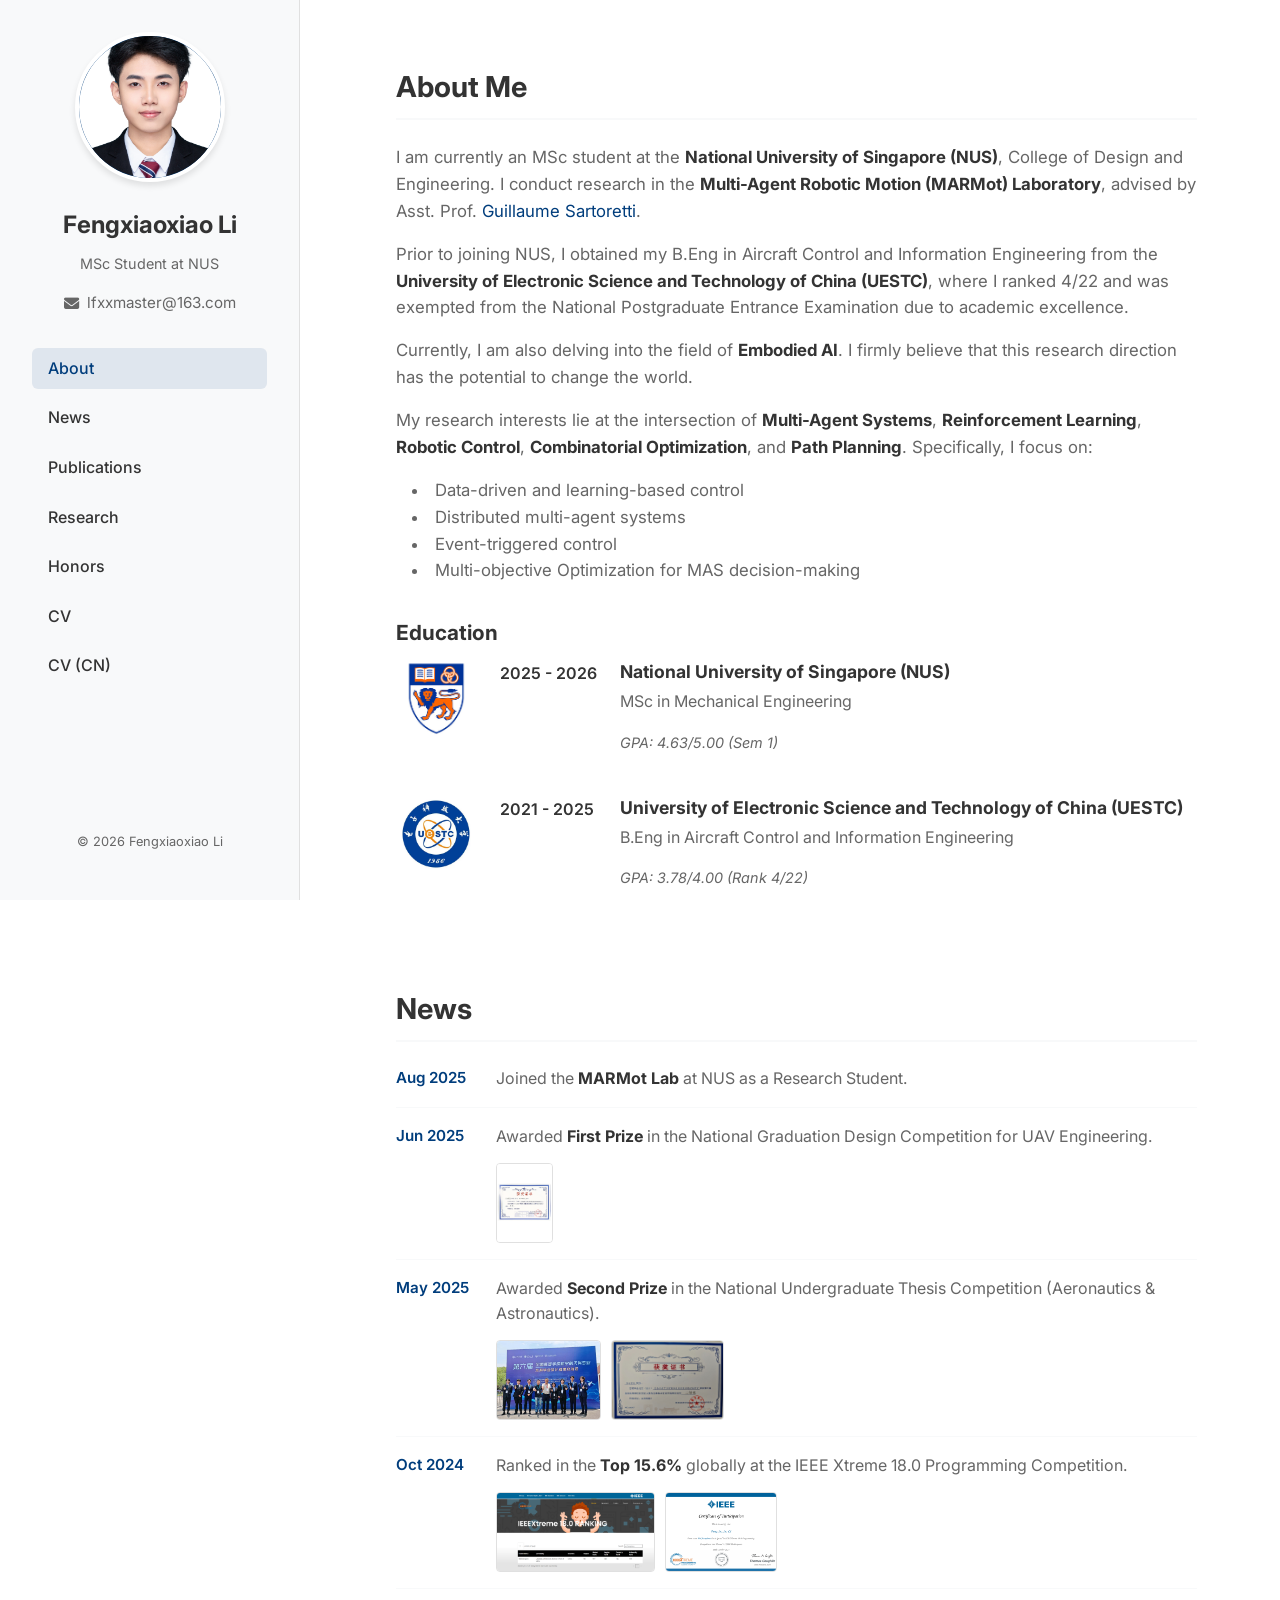
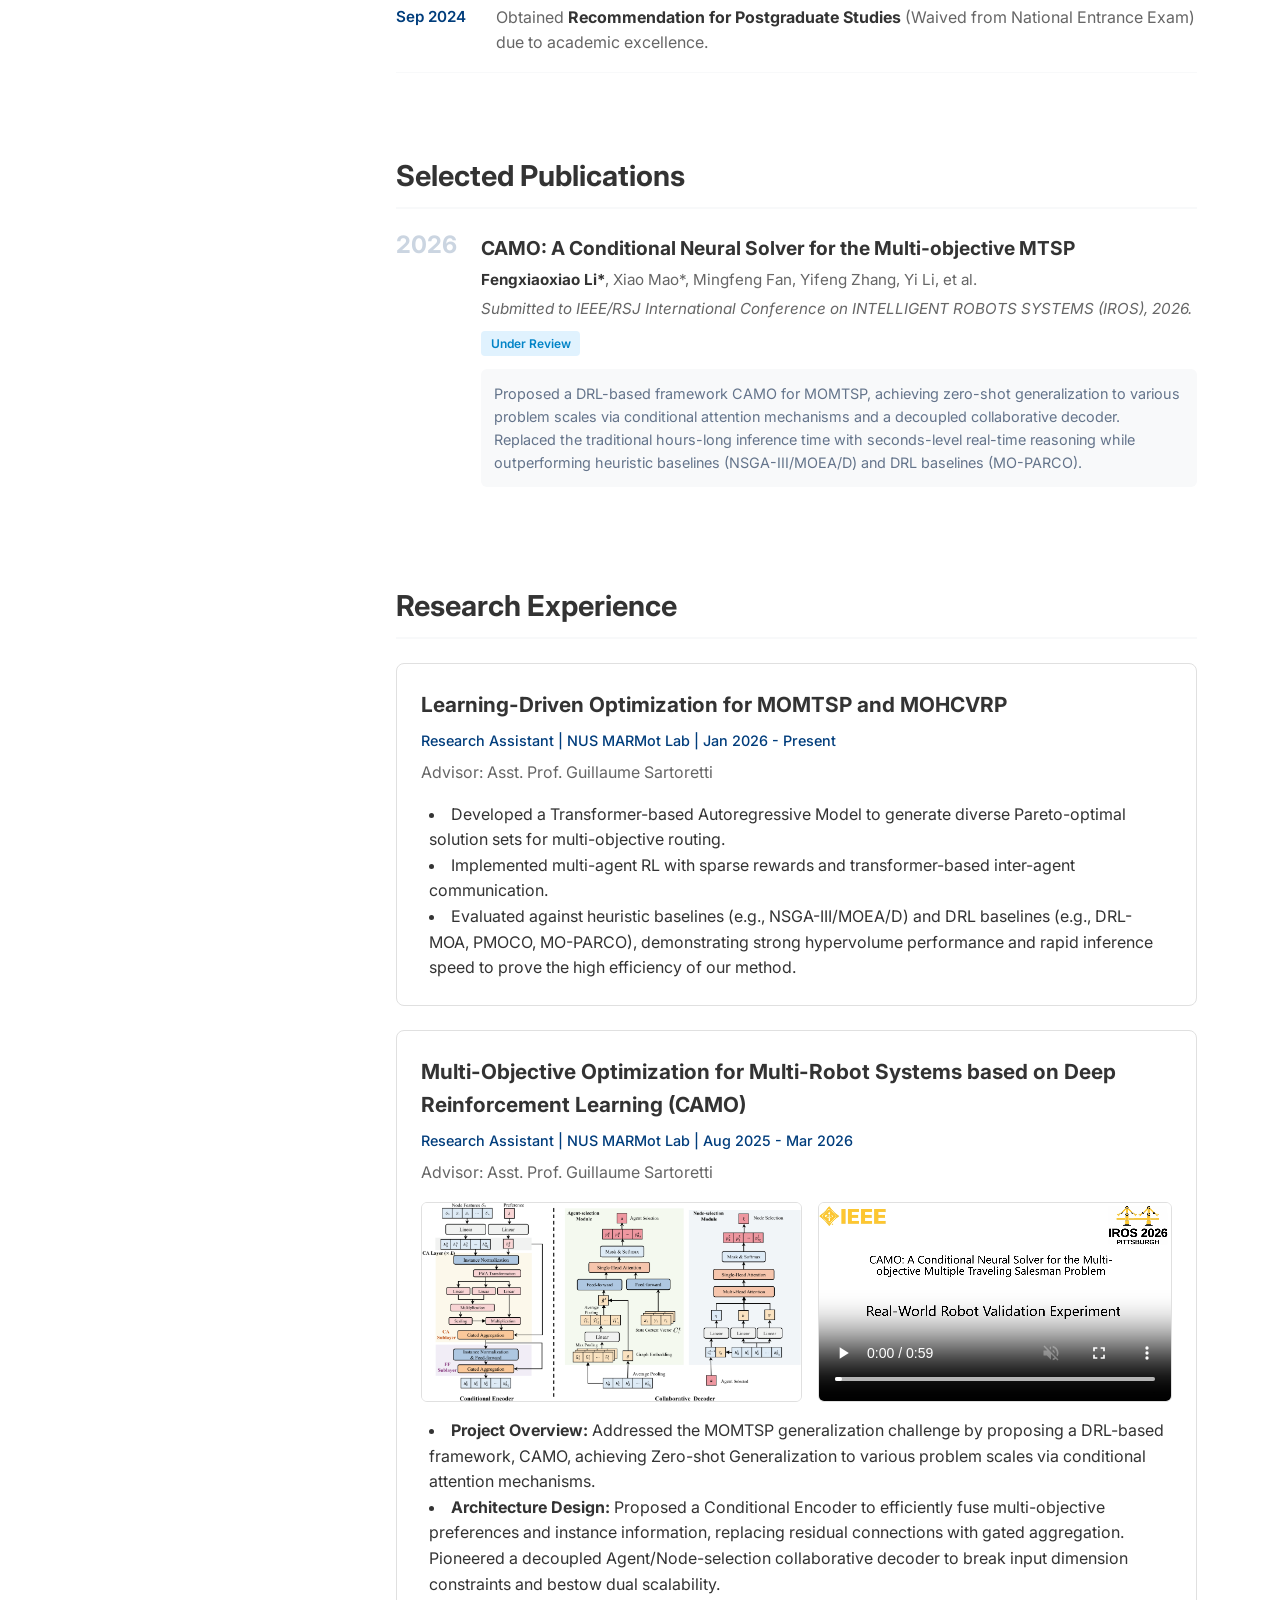
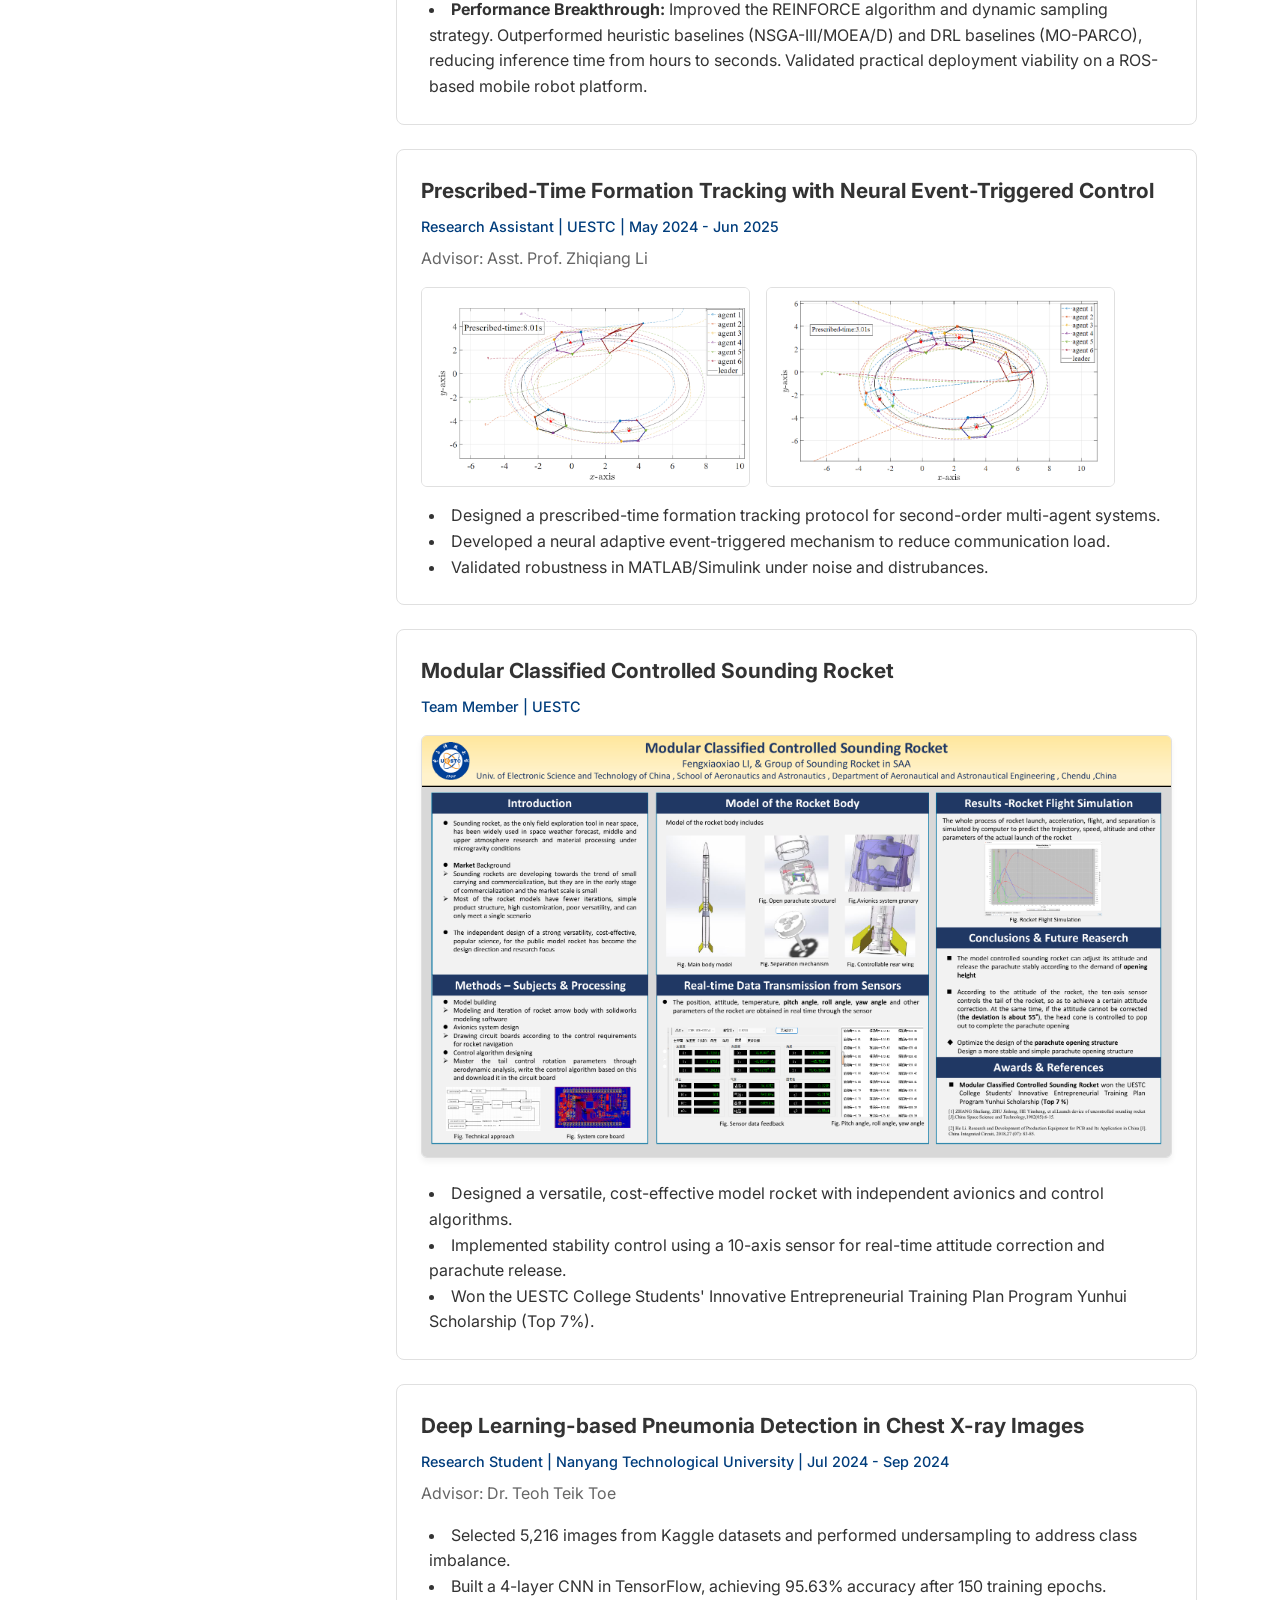
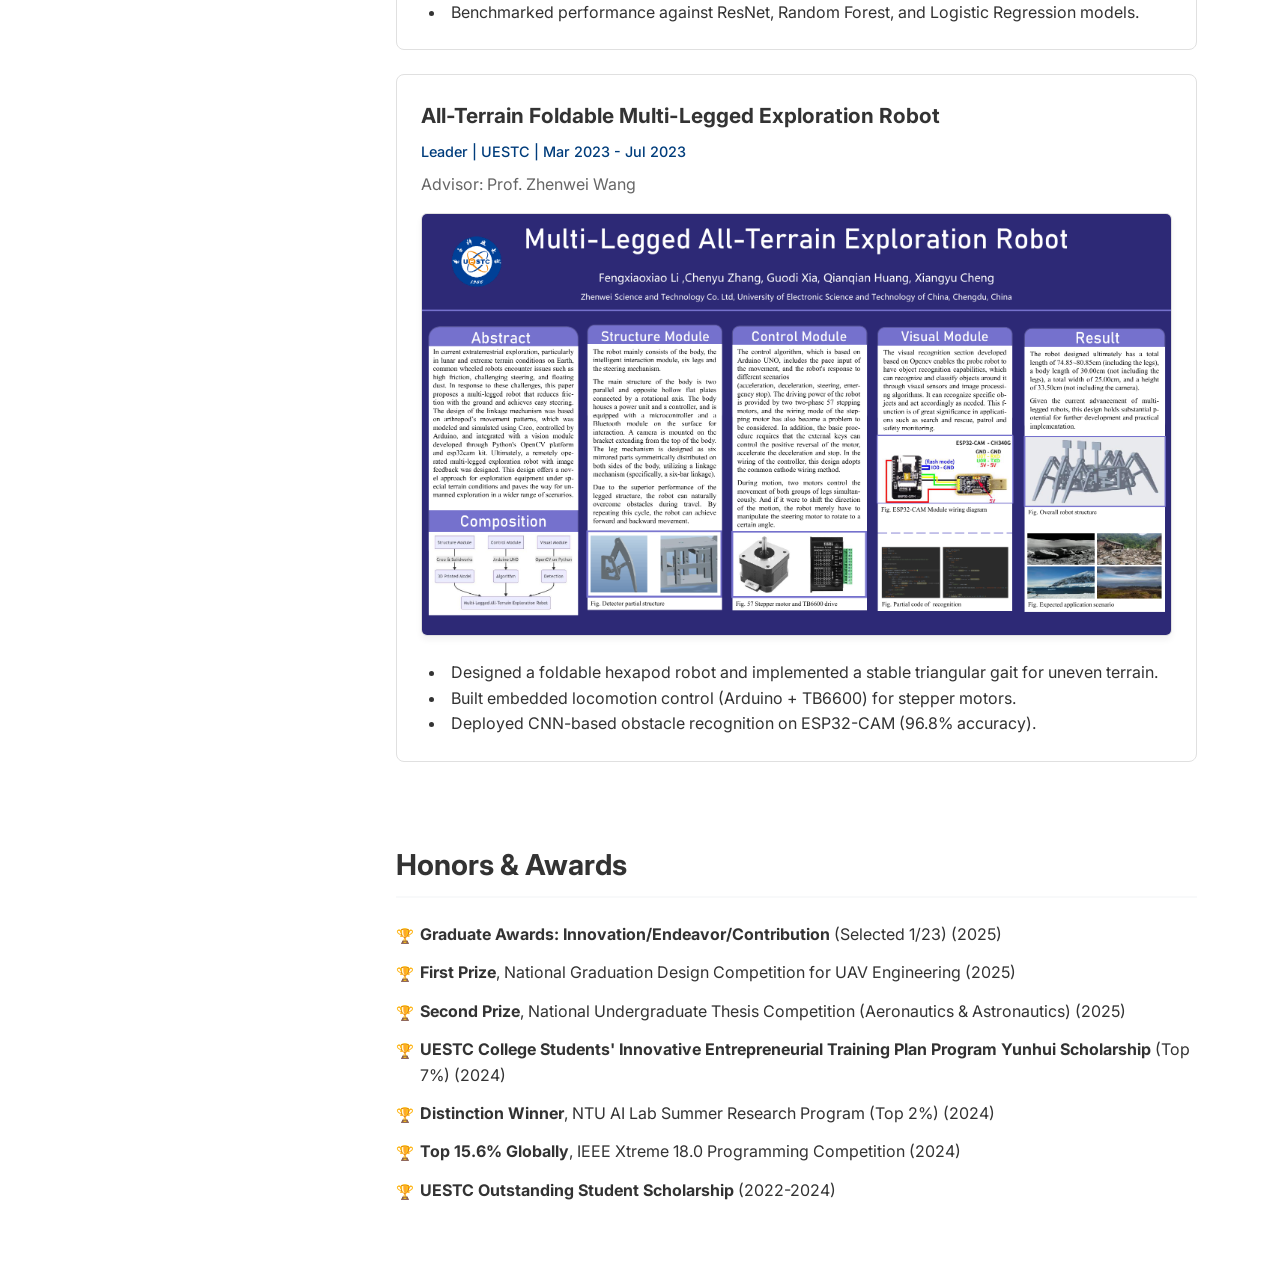
==== index.html @ dfa30456 "Update project details" ====
<!DOCTYPE html>
<html lang="en">

<head>
    <meta charset="UTF-8">
    <meta name="viewport" content="width=device-width, initial-scale=1.0">
    <title>Fengxiaoxiao Li</title>
    <meta name="description"
        content="Academic personal website of Fengxiaoxiao Li, MSc student at NUS, focusing on Multi-Agent Robotics and Learning-based Control.">

    <!-- Fonts -->
    <link rel="preconnect" href="https://fonts.googleapis.com">
    <link rel="preconnect" href="https://fonts.gstatic.com" crossorigin>
    <link
        href="https://fonts.googleapis.com/css2?family=Inter:wght@300;400;500;600;700&family=Playfair+Display:wght@400;700&display=swap"
        rel="stylesheet">

    <!-- Icons -->
    <link rel="stylesheet" href="https://cdnjs.cloudflare.com/ajax/libs/font-awesome/6.4.0/css/all.min.css">

    <link rel="stylesheet" href="css/style.css">
</head>

<body>
    <div class="layout-container">
        <!-- Sidebar Navigation -->
        <aside class="sidebar">
            <div class="profile-section">
                <div class="profile-image-container">
                    <!-- Placeholder for profile image, user can replace later -->
                    <img src="assets/profile.jpg?v=1" alt="Fengxiaoxiao Li" class="profile-image">
                </div>
                <h1 class="name">Fengxiaoxiao Li</h1>
                <p class="role">MSc Student at NUS</p>
                <div class="contact-info">
                    <a href="mailto:lfxxmaster@163.com" class="email-link">
                        <i class="fas fa-envelope"></i> lfxxmaster@163.com
                    </a>
                </div>
            </div>

            <nav class="main-nav">
                <ul>
                    <li><a href="#about" class="active">About</a></li>
                    <li><a href="#news">News</a></li>
                    <li><a href="#publications">Publications</a></li>
                    <li><a href="#research">Research</a></li>
                    <li><a href="#honors">Honors</a></li>
                    <li><a href="assets/Fengxiaoxiao_Li_CV.docx" target="_blank">CV</a></li>
                    <li><a href="assets/Fengxiaoxiao_Li_CV_CN.pdf" target="_blank">CV (CN)</a></li>
                </ul>
            </nav>

            <footer class="sidebar-footer">
                <p>&copy; 2026 Fengxiaoxiao Li</p>
            </footer>
        </aside>

        <!-- Main Content -->
        <main class="main-content">
            <!-- Mobile Header -->
            <header class="mobile-header">
                <div class="mobile-logo">Fengxiaoxiao Li</div>
                <button class="menu-toggle" aria-label="Toggle navigation">
                    <i class="fas fa-bars"></i>
                </button>
            </header>

            <section id="about" class="content-section">
                <h2>About Me</h2>
                <div class="bio-text">
                    <p>
                        I am currently an MSc student at the <strong>National University of Singapore (NUS)</strong>,
                        College of Design and Engineering. I conduct research in the
                        <strong>Multi-Agent Robotic Motion (MARMot) Laboratory</strong>,
                        advised by Asst. Prof. <a href="https://cde.nus.edu.sg/me/staff/sartoretti-guillaume-a/"
                            target="_blank">Guillaume Sartoretti</a>.
                    </p>
                    <p>
                        Prior to joining NUS, I obtained my B.Eng in Aircraft Control and Information Engineering from
                        the
                        <strong>University of Electronic Science and Technology of China (UESTC)</strong>,
                        where I ranked 4/22 and was exempted from the National Postgraduate Entrance Examination due to
                        academic excellence.
                    </p>
                    <p>
                        Currently, I am also delving into the field of <strong>Embodied AI</strong>. I firmly believe that this research direction has the potential to change the world.
                    </p>
                    <p>
                        My research interests lie at the intersection of <strong>Multi-Agent Systems</strong>,
                        <strong>Reinforcement Learning</strong>, <strong>Robotic Control</strong>,
                        <strong>Combinatorial Optimization</strong>, and <strong>Path Planning</strong>.
                        Specifically, I focus on:
                    </p>
                    <ul class="interests-list">
                        <li>Data-driven and learning-based control</li>
                        <li>Distributed multi-agent systems</li>
                        <li>Event-triggered control</li>
                        <li>Multi-objective Optimization for MAS decision-making</li>
                    </ul>
                </div>

                <div class="education-timeline">
                    <h3>Education</h3>
                    <div class="edu-item">
                        <div class="edu-logo">
                            <img src="assets/logo_nus.jpg" alt="NUS Logo">
                        </div>
                        <div class="edu-date">2025 - 2026</div>
                        <div class="edu-details">
                            <h4>National University of Singapore (NUS)</h4>
                            <p>MSc in Mechanical Engineering</p>
                            <p class="gpa">GPA: 4.63/5.00 (Sem 1)</p>
                        </div>
                    </div>
                    <div class="edu-item">
                        <div class="edu-logo">
                            <img src="assets/logo_uestc.webp" alt="UESTC Logo">
                        </div>
                        <div class="edu-date">2021 - 2025</div>
                        <div class="edu-details">
                            <h4>University of Electronic Science and Technology of China (UESTC)</h4>
                            <p>B.Eng in Aircraft Control and Information Engineering</p>
                            <p class="gpa">GPA: 3.78/4.00 (Rank 4/22)</p>
                        </div>
                    </div>
                </div>
            </section>

            <section id="news" class="content-section">
                <h2>News</h2>
                <ul class="news-list">
                    <li>
                        <span class="date">Aug 2025</span>
                        <span class="content">Joined the <strong>MARMot Lab</strong> at NUS as a Research
                            Student.</span>
                    </li>
                    <li>
                        <span class="date">Jun 2025</span>
                        <div class="news-content-wrapper">
                            <span class="content">Awarded <strong>First Prize</strong> in the National Graduation Design
                                Competition for UAV Engineering.</span>
                            <div class="news-images">
                                <img src="assets/uav_award.png" alt="UAV Competition Award"
                                    onclick="window.open(this.src)">
                            </div>
                        </div>
                    </li>
                    <li>
                        <span class="date">May 2025</span>
                        <div class="news-content-wrapper">
                            <span class="content">Awarded <strong>Second Prize</strong> in the National Undergraduate
                                Thesis
                                Competition (Aeronautics & Astronautics).</span>
                            <div class="news-images">
                                <img src="assets/thesis_award_group.png" alt="Thesis Award Group Photo"
                                    onclick="window.open(this.src)">
                                <img src="assets/thesis_award_cert.jpg" alt="Thesis Award Certificate"
                                    onclick="window.open(this.src)">
                            </div>
                        </div>
                    </li>
                    <li>
                        <span class="date">Oct 2024</span>
                        <div class="news-content-wrapper">
                            <span class="content">Ranked in the <strong>Top 15.6%</strong> globally at the IEEE Xtreme
                                18.0
                                Programming Competition.</span>
                            <div class="news-images">
                                <img src="assets/ieee_ranking.png" alt="IEEE Ranking" onclick="window.open(this.src)">
                                <img src="assets/ieee_cert.png" alt="IEEE Certificate" onclick="window.open(this.src)">
                            </div>
                        </div>
                    </li>
                    <li>
                        <span class="date">Sep 2024</span>
                        <span class="content">Obtained <strong>Recommendation for Postgraduate Studies</strong> (Waived
                            from National Entrance Exam) due to academic excellence.</span>
                    </li>
                </ul>
            </section>

            <section id="publications" class="content-section">
                <h2>Selected Publications</h2>
                <div class="publication-item">
                    <div class="pub-year">2026</div>
                    <div class="pub-content">
                        <h3 class="pub-title">CAMO: A Conditional Neural Solver for the Multi-objective MTSP</h3>
                        <p class="pub-authors"><strong>Fengxiaoxiao Li*</strong>, Xiao Mao*, Mingfeng Fan, Yifeng Zhang, Yi Li, et al.
                        </p>
                        <p class="pub-venue"> Submitted to IEEE/RSJ International Conference on INTELLIGENT ROBOTS SYSTEMS (IROS), 2026.</p>
                        <div class="pub-links">
                            <!-- Placeholders for links -->
                            <span class="tag pending">Under Review</span>
                        </div>
                        <p class="pub-abstract">
                            Proposed a DRL-based framework CAMO for MOMTSP, achieving zero-shot generalization to various problem scales via conditional attention mechanisms and a decoupled collaborative decoder. Replaced the traditional hours-long inference time with seconds-level real-time reasoning while outperforming heuristic baselines (NSGA-III/MOEA/D) and DRL baselines (MO-PARCO).
                        </p>
                    </div>
                </div>
            </section>

            <section id="research" class="content-section">
                <h2>Research Experience</h2>

                <div class="project-card">
                    <h3>Learning-Driven Optimization for MOMTSP and MOHCVRP</h3>
                    <p class="project-role">Research Assistant | NUS MARMot Lab | Jan 2026 - Present</p>
                    <p>Advisor: Asst. Prof. Guillaume Sartoretti</p>
                    <ul>
                        <li>Developed a Transformer-based Autoregressive Model to generate diverse Pareto-optimal solution
                            sets for multi-objective routing.</li>
                        <li>Implemented multi-agent RL with sparse rewards and transformer-based inter-agent
                            communication.</li>
                        <li>Evaluated against heuristic baselines (e.g., NSGA-III/MOEA/D) and DRL baselines (e.g., DRL-MOA, PMOCO, MO-PARCO), demonstrating strong hypervolume performance and rapid inference speed to prove the high efficiency of our method.</li>
                    </ul>
                </div>

                <div class="project-card">
                    <h3>Multi-Objective Optimization for Multi-Robot Systems based on Deep Reinforcement Learning (CAMO)</h3>
                    <p class="project-role">Research Assistant | NUS MARMot Lab | Aug 2025 - Mar 2026</p>
                    <p>Advisor: Asst. Prof. Guillaume Sartoretti</p>
                    <div class="project-images">
                        <img src="assets/images/project_camo.png" alt="CAMO Project IROS Paper Figure" class="project-img" onclick="window.open(this.src)">
                        <video src="assets/Robot_Validation_IROS_Video.mp4" class="project-img" controls autoplay loop muted></video>
                    </div>
                    <ul>
                        <li><strong>Project Overview:</strong> Addressed the MOMTSP generalization challenge by proposing a DRL-based framework, CAMO, achieving Zero-shot Generalization to various problem scales via conditional attention mechanisms.</li>
                        <li><strong>Architecture Design:</strong> Proposed a Conditional Encoder to efficiently fuse multi-objective preferences and instance information, replacing residual connections with gated aggregation. Pioneered a decoupled Agent/Node-selection collaborative decoder to break input dimension constraints and bestow dual scalability.</li>
                        <li><strong>Performance Breakthrough:</strong> Improved the REINFORCE algorithm and dynamic sampling strategy. Outperformed heuristic baselines (NSGA-III/MOEA/D) and DRL baselines (MO-PARCO), reducing inference time from hours to seconds. Validated practical deployment viability on a ROS-based mobile robot platform.</li>
                    </ul>
                </div>

                <div class="project-card">
                    <h3>Prescribed-Time Formation Tracking with Neural Event-Triggered Control</h3>
                    <p class="project-role">Research Assistant | UESTC | May 2024 - Jun 2025</p>
                    <p>Advisor: Asst. Prof. Zhiqiang Li</p>
                    <div class="project-images">
                        <img src="assets/project_formation_1.png" alt="Formation Tracking Diagram 1"
                            class="project-img">
                        <img src="assets/project_formation_2.png" alt="Formation Tracking Diagram 2"
                            class="project-img">
                    </div>
                    <ul>
                        <li>Designed a prescribed-time formation tracking protocol for second-order multi-agent systems.
                        </li>
                        <li>Developed a neural adaptive event-triggered mechanism to reduce communication load.</li>
                        <li>Validated robustness in MATLAB/Simulink under noise and distrubances.</li>
                    </ul>
                </div>

                <div class="project-card">
                    <h3>Modular Classified Controlled Sounding Rocket</h3>
                    <p class="project-role">Team Member | UESTC</p>
                    <div class="project-poster-container">
                        <img src="assets/rocket_poster_full.png" alt="Rocket Project Poster" class="project-poster"
                            onclick="window.open(this.src)">
                    </div>
                    <ul>
                        <li>Designed a versatile, cost-effective model rocket with independent avionics and control
                            algorithms.</li>
                        <li>Implemented stability control using a 10-axis sensor for real-time attitude correction and
                            parachute release.</li>
                        <li>Won the UESTC College Students' Innovative Entrepreneurial Training Plan Program Yunhui
                            Scholarship (Top 7%).</li>
                    </ul>
                </div>

                <div class="project-card">
                    <h3>Deep Learning-based Pneumonia Detection in Chest X-ray Images</h3>
                    <p class="project-role">Research Student | Nanyang Technological University | Jul 2024 - Sep 2024
                    </p>
                    <p>Advisor: Dr. Teoh Teik Toe</p>
                    <ul>
                        <li>Selected 5,216 images from Kaggle datasets and performed undersampling to address class
                            imbalance.</li>
                        <li>Built a 4-layer CNN in TensorFlow, achieving 95.63% accuracy after 150 training epochs.</li>
                        <li>Benchmarked performance against ResNet, Random Forest, and Logistic Regression models.</li>
                    </ul>
                </div>

                <div class="project-card">
                    <h3>All-Terrain Foldable Multi-Legged Exploration Robot</h3>
                    <p class="project-role">Leader | UESTC | Mar 2023 - Jul 2023</p>
                    <p>Advisor: Prof. Zhenwei Wang</p>
                    <div class="project-poster-container">
                        <img src="assets/hexapod_poster_full.png" alt="Hexapod Project Poster" class="project-poster"
                            onclick="window.open(this.src)">
                    </div>
                    <ul>
                        <li>Designed a foldable hexapod robot and implemented a stable triangular gait for uneven
                            terrain.</li>
                        <li>Built embedded locomotion control (Arduino + TB6600) for stepper motors.</li>
                        <li>Deployed CNN-based obstacle recognition on ESP32-CAM (96.8% accuracy).</li>
                    </ul>
                </div>
            </section>

            <section id="honors" class="content-section">
                <h2>Honors & Awards</h2>
                <ul class="honors-list">
                    <li><strong>Graduate Awards: Innovation/Endeavor/Contribution</strong> (Selected 1/23) (2025)</li>
                    <li><strong>First Prize</strong>, National Graduation Design Competition for UAV Engineering (2025)
                    </li>
                    <li><strong>Second Prize</strong>, National Undergraduate Thesis Competition (Aeronautics &
                        Astronautics) (2025)</li>
                    <li><strong>UESTC College Students' Innovative Entrepreneurial Training Plan Program Yunhui Scholarship</strong> (Top 7%) (2024)</li>
                    <li><strong>Distinction Winner</strong>, NTU AI Lab Summer Research Program (Top 2%) (2024)</li>
                    <li><strong>Top 15.6% Globally</strong>, IEEE Xtreme 18.0 Programming Competition (2024)</li>
                    <li><strong>UESTC Outstanding Student Scholarship</strong> (2022-2024)</li>
                </ul>
            </section>
        </main>
    </div>

    <script src="js/main.js"></script>
</body>

</html>
---- css/style.css ----
/* CSS Variables */
:root {
    --primary-color: #003D7C;
    /* Academic Blue */
    --text-color: #333333;
    --text-light: #666666;
    --bg-color: #ffffff;
    --bg-alt: #f8f9fa;
    --border-color: #e0e0e0;
    --sidebar-width: 300px;
    --font-main: 'Inter', sans-serif;
    --font-heading: 'Inter', sans-serif;
    /* Can switch to Playfair for more serif look if needed */
    --transition: all 0.3s ease;
}

/* Global Reset */
* {
    margin: 0;
    padding: 0;
    box-sizing: border-box;
}

html {
    scroll-behavior: smooth;
}

body {
    font-family: var(--font-main);
    color: var(--text-color);
    line-height: 1.6;
    background-color: var(--bg-color);
}

a {
    text-decoration: none;
    color: var(--primary-color);
    transition: var(--transition);
}

a:hover {
    text-decoration: underline;
    opacity: 0.8;
}

ul {
    list-style: none;
}

/* Layout */
.layout-container {
    display: flex;
    min-height: 100vh;
}

/* Sidebar */
.sidebar {
    width: var(--sidebar-width);
    height: 100vh;
    position: fixed;
    top: 0;
    left: 0;
    background-color: var(--bg-alt);
    border-right: 1px solid var(--border-color);
    padding: 2rem;
    display: flex;
    flex-direction: column;
    z-index: 1000;
}

.profile-section {
    margin-bottom: 2rem;
    text-align: center;
}

.profile-image-container {
    width: 150px;
    height: 150px;
    margin: 0 auto 1.5rem;
    border-radius: 50%;
    overflow: hidden;
    background-color: var(--primary-color);
    display: flex;
    align-items: center;
    justify-content: center;
    color: white;
    font-size: 2.5rem;
    font-weight: 700;
    border: 4px solid white;
    box-shadow: 0 4px 6px rgba(0, 0, 0, 0.1);
}

.profile-image {
    width: 100%;
    height: 100%;
    object-fit: cover;
}

.profile-placeholder {
    width: 100%;
    height: 100%;
    display: flex;
    align-items: center;
    justify-content: center;
}

.name {
    font-size: 1.5rem;
    font-weight: 700;
    margin-bottom: 0.5rem;
    color: var(--text-color);
}

.role {
    font-size: 0.9rem;
    color: var(--text-light);
    margin-bottom: 1rem;
}

.social-links {
    display: flex;
    justify-content: center;
    gap: 1rem;
}

.social-links a {
    color: var(--text-light);
    font-size: 1.2rem;
}

.social-links a:hover {
    color: var(--primary-color);
}

.main-nav {
    flex: 1;
}

.main-nav ul li {
    margin-bottom: 0.5rem;
}

.main-nav a {
    display: block;
    padding: 0.5rem 1rem;
    border-radius: 6px;
    color: var(--text-color);
    font-weight: 500;
}

.main-nav a:hover,
.main-nav a.active {
    background-color: rgba(0, 61, 124, 0.1);
    /* transparent primary */
    color: var(--primary-color);
    text-decoration: none;
}

.sidebar-footer {
    font-size: 0.8rem;
    color: var(--text-light);
    text-align: center;
    margin-top: auto;
}

/* Main Content */
.main-content {
    margin-left: var(--sidebar-width);
    padding: 4rem 6rem;
    flex: 1;
    max-width: 1000px;
}

.content-section {
    margin-bottom: 5rem;
}

.content-section:last-child {
    margin-bottom: 0;
}

h2 {
    font-size: 1.8rem;
    margin-bottom: 1.5rem;
    padding-bottom: 0.5rem;
    border-bottom: 2px solid var(--bg-alt);
    color: var(--text-color);
}

h3 {
    font-size: 1.3rem;
    margin-bottom: 0.5rem;
    color: var(--text-color);
}

p {
    margin-bottom: 1rem;
    color: var(--text-light);
}

strong {
    color: var(--text-color);
}

/* About Section */
.bio-text {
    font-size: 1.05rem;
    margin-bottom: 2rem;
}

.interests-list {
    list-style: disc inside;
    margin-left: 1rem;
    margin-top: 1rem;
    color: var(--text-light);
}

.interest-list li {
    margin-bottom: 0.5rem;
}

.education-timeline {
    margin-top: 2rem;
}

.edu-item {
    display: flex;
    margin-bottom: 1.5rem;
}

.edu-date {
    min-width: 120px;
    font-weight: 600;
    color: var(--text-color);
    padding-top: 0.2rem;
}

.edu-details h4 {
    font-size: 1.1rem;
    margin-bottom: 0.2rem;
}

.gpa {
    font-size: 0.9rem;
    font-style: italic;
}

/* News Section */
.news-list li {
    display: flex;
    margin-bottom: 1rem;
    border-bottom: 1px solid var(--bg-alt);
    padding-bottom: 1rem;
}

.news-list .date {
    min-width: 100px;
    font-weight: 600;
    color: var(--primary-color);
    font-size: 0.95rem;
}

.news-list .content {
    color: var(--text-light);
}

/* Publications Section */
.publication-item {
    display: flex;
    margin-bottom: 2rem;
}

.pub-year {
    min-width: 60px;
    font-size: 1.5rem;
    font-weight: 700;
    color: var(--bg-alt);
    /* Subtle year in background style if wanted, but stuck to clean for now */
    color: #cbd5e1;
    margin-right: 1.5rem;
    text-align: center;
    line-height: 1;
}

.pub-content {
    flex: 1;
}

.pub-title {
    font-size: 1.2rem;
    margin-bottom: 0.3rem;
    color: var(--text-color);
}

.pub-authors {
    margin-bottom: 0.3rem;
    font-size: 0.95rem;
}

.pub-venue {
    font-style: italic;
    margin-bottom: 0.5rem;
    font-size: 0.95rem;
}

.tag {
    display: inline-block;
    padding: 0.2rem 0.6rem;
    border-radius: 4px;
    font-size: 0.75rem;
    font-weight: 600;
    margin-right: 0.5rem;
}

.tag.pending {
    background-color: #e0f2fe;
    color: #0284c7;
}

.pub-abstract {
    margin-top: 0.8rem;
    font-size: 0.9rem;
    color: #64748b;
    background: var(--bg-alt);
    padding: 0.8rem;
    border-radius: 6px;
}

/* Research/Projects */
.project-card {
    background-color: white;
    border: 1px solid var(--border-color);
    border-radius: 8px;
    padding: 1.5rem;
    margin-bottom: 1.5rem;
    transition: var(--transition);
}

.project-card:hover {
    border-color: var(--primary-color);
    box-shadow: 0 4px 12px rgba(0, 0, 0, 0.05);
    transform: translateY(-2px);
}

.project-role {
    font-size: 0.9rem;
    color: var(--primary-color);
    font-weight: 500;
    margin-bottom: 0.5rem;
}

.project-card ul {
    list-style: disc inside;
    margin-left: 0.5rem;
    margin-top: 1rem;
}

/* Honors */
.honors-list li {
    margin-bottom: 0.8rem;
    padding-left: 1.5rem;
    position: relative;
}

.honors-list li::before {
    content: "🏆";
    position: absolute;
    left: 0;
    top: 2px;
    font-size: 0.9rem;
}

/* Mobile styles */
.mobile-header {
    display: none;
    background-color: white;
    padding: 1rem;
    position: sticky;
    top: 0;
    z-index: 100;
    border-bottom: 1px solid var(--border-color);
    justify-content: space-between;
    align-items: center;
}

.mobile-logo {
    font-weight: 700;
    font-size: 1.2rem;
}

.menu-toggle {
    background: none;
    border: none;
    font-size: 1.5rem;
    cursor: pointer;
    color: var(--text-color);
}

/* Responsive */
@media (max-width: 900px) {
    .main-content {
        margin-left: 0;
        padding: 2rem;
    }

    .sidebar {
        transform: translateX(-100%);
        transition: transform 0.3s ease;
        width: 280px;
        box-shadow: 2px 0 10px rgba(0, 0, 0, 0.1);
    }

    .sidebar.active {
        transform: translateX(0);
    }

    .mobile-header {
        display: flex;
    }
}

@media (max-width: 600px) {
    .main-content {
        padding: 1.5rem;
    }

    .news-list li {
        flex-direction: column;
    }

    .news-list .date {
        margin-bottom: 0.2rem;
    }

    .edu-item {
        flex-direction: column;
    }

    .edu-date {
        margin-bottom: 0.2rem;
        font-size: 0.9rem;
    }

    .publication-item {
        flex-direction: column;
    }

    .pub-year {
        text-align: left;
        margin-bottom: 0.5rem;
    }
}

/* Project Images */
.project-images {
    display: flex;
    gap: 1rem;
    margin: 1rem 0;
    overflow-x: auto;
}

.project-img {
    max-height: 200px;
    border-radius: 6px;
    border: 1px solid var(--border-color);
    transition: all 0.3s ease;
}

.project-img:hover {
    transform: scale(1.02);
    box-shadow: 0 4px 8px rgba(0, 0, 0, 0.1);
}


/* Project Posters */
.project-poster-container {
    margin: 1rem 0;
    text-align: center;
}

.project-poster {
    width: 100%;
    max-height: 500px;
    object-fit: contain;
    border-radius: 6px;
    border: 1px solid var(--border-color);
    box-shadow: 0 4px 6px rgba(0, 0, 0, 0.05);
    background-color: #f8f9fa;
    cursor: pointer;
    transition: transform 0.3s ease;
}

.project-poster:hover {
    transform: scale(1.01);
}


/* Contact Info */
.contact-info {
    margin-top: 0.5rem;
    display: flex;
    justify-content: center;
}

.email-link {
    color: var(--text-light);
    font-size: 0.95rem;
    display: flex;
    align-items: center;
    gap: 0.5rem;
}

.email-link:hover {
    color: var(--primary-color);
}


/* Education Logos */
.edu-logo {
    width: 80px;
    height: 80px;
    margin-right: 1.5rem;
    flex-shrink: 0;
    display: flex;
    align-items: center;
    justify-content: center;
}

.edu-logo img {
    max-width: 100%;
    max-height: 100%;
    object-fit: contain;
}

/* News Images */
.news-content-wrapper {
    display: flex;
    flex-direction: column;
    gap: 0.5rem;
}

.news-images {
    display: flex;
    gap: 10px;
    margin-top: 5px;
}

.news-images img {
    height: 80px;
    /* Small thumbnail height */
    border-radius: 4px;
    border: 1px solid var(--border-color);
    cursor: pointer;
    transition: transform 0.2s;
}

.news-images img:hover {
    transform: scale(1.05);
}

/* Language Switch */
.lang-switch {
    margin-top: 1rem;
    display: flex;
    justify-content: center;
}

.btn-lang {
    background: transparent;
    border: 1px solid var(--border-color);
    padding: 0.3rem 0.8rem;
    border-radius: 4px;
    cursor: pointer;
    font-size: 0.9rem;
    color: var(--text-color);
    transition: var(--transition);
}

.btn-lang:hover {
    background-color: var(--primary-color);
    color: white;
    border-color: var(--primary-color);
}

/* Project Image Scroll */
.project-images-scroll {
    display: flex;
    gap: 1rem;
    overflow-x: auto;
    padding-bottom: 0.5rem;
    margin-bottom: 1rem;
    scrollbar-width: thin;
    scrollbar-color: var(--border-color) transparent;
}

.project-images-scroll::-webkit-scrollbar {
    height: 6px;
}

.project-images-scroll::-webkit-scrollbar-thumb {
    background-color: var(--border-color);
    border-radius: 3px;
}

.project-images-scroll img {
    height: 180px;
    object-fit: cover;
    border-radius: 6px;
    cursor: pointer;
    transition: transform 0.2s;
    flex-shrink: 0;
    border: 1px solid var(--border-color);
}

.project-images-scroll img:hover {
    transform: scale(1.02);
}
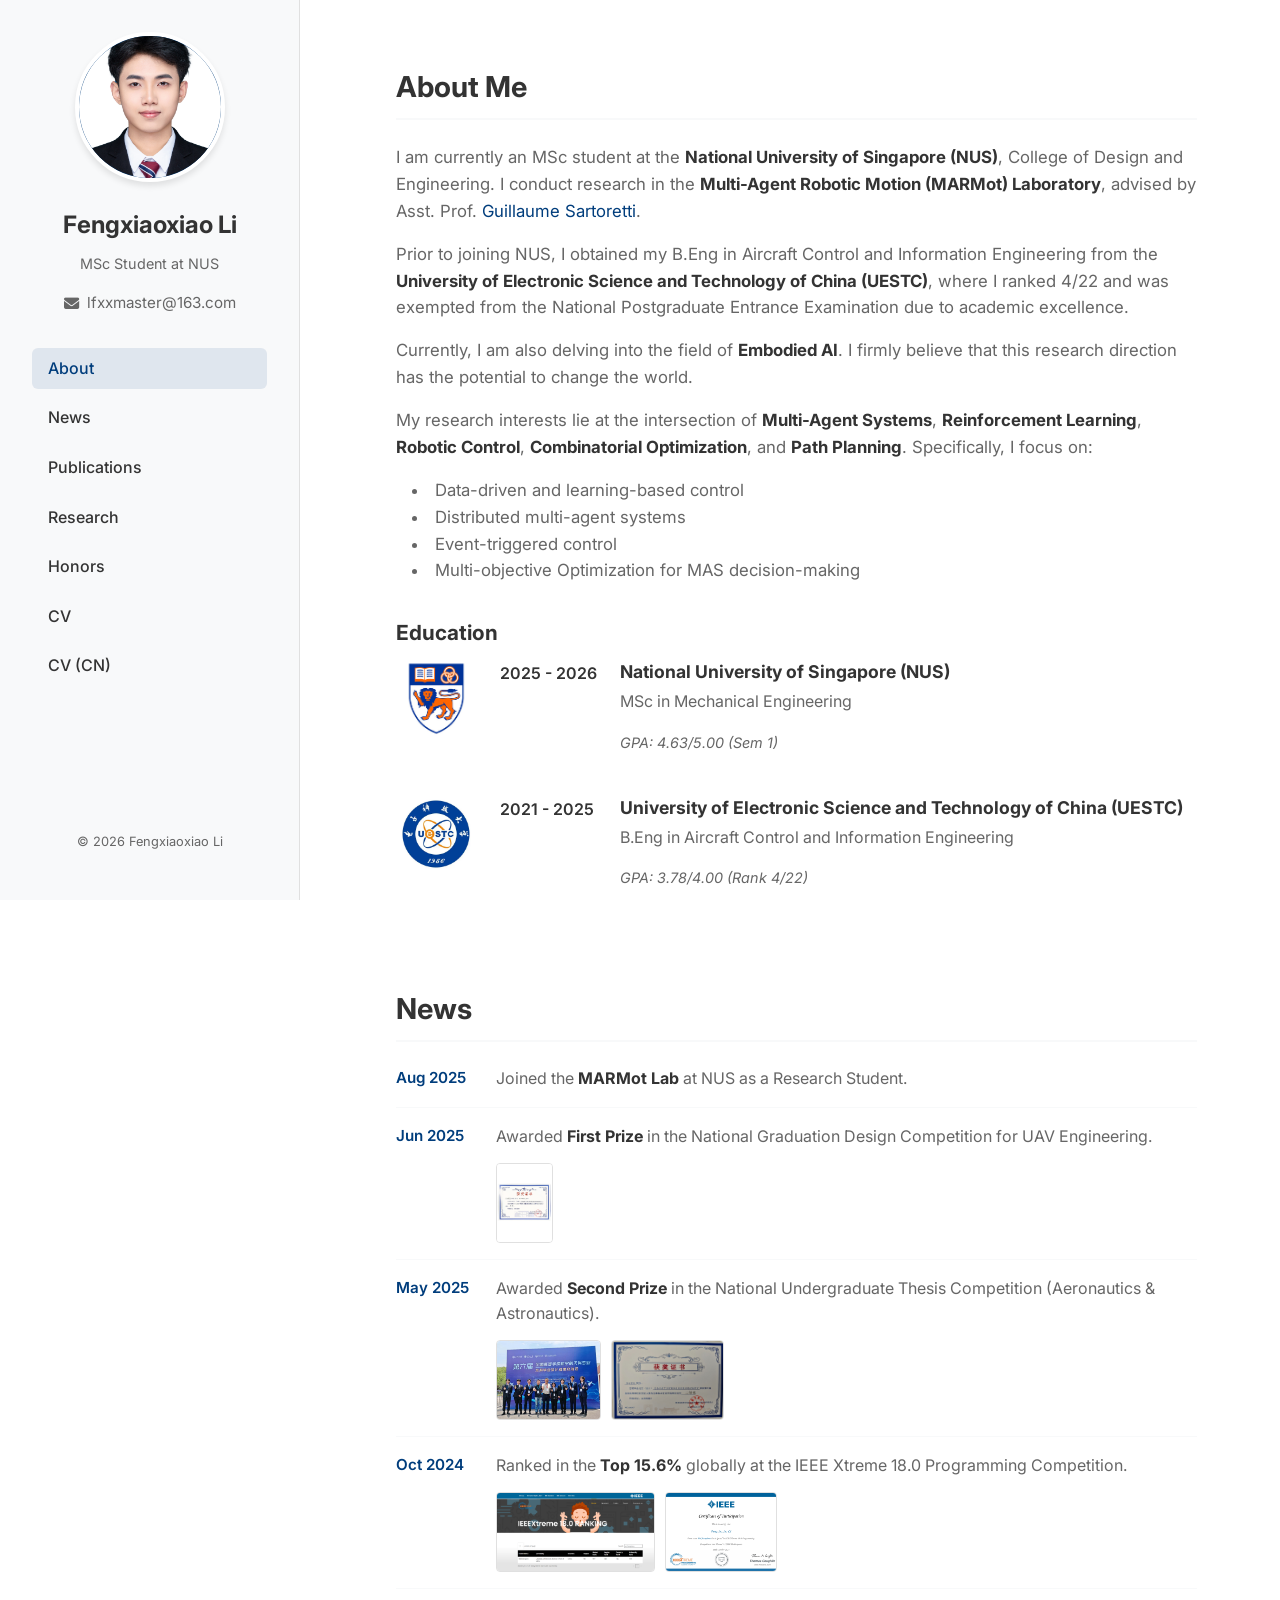
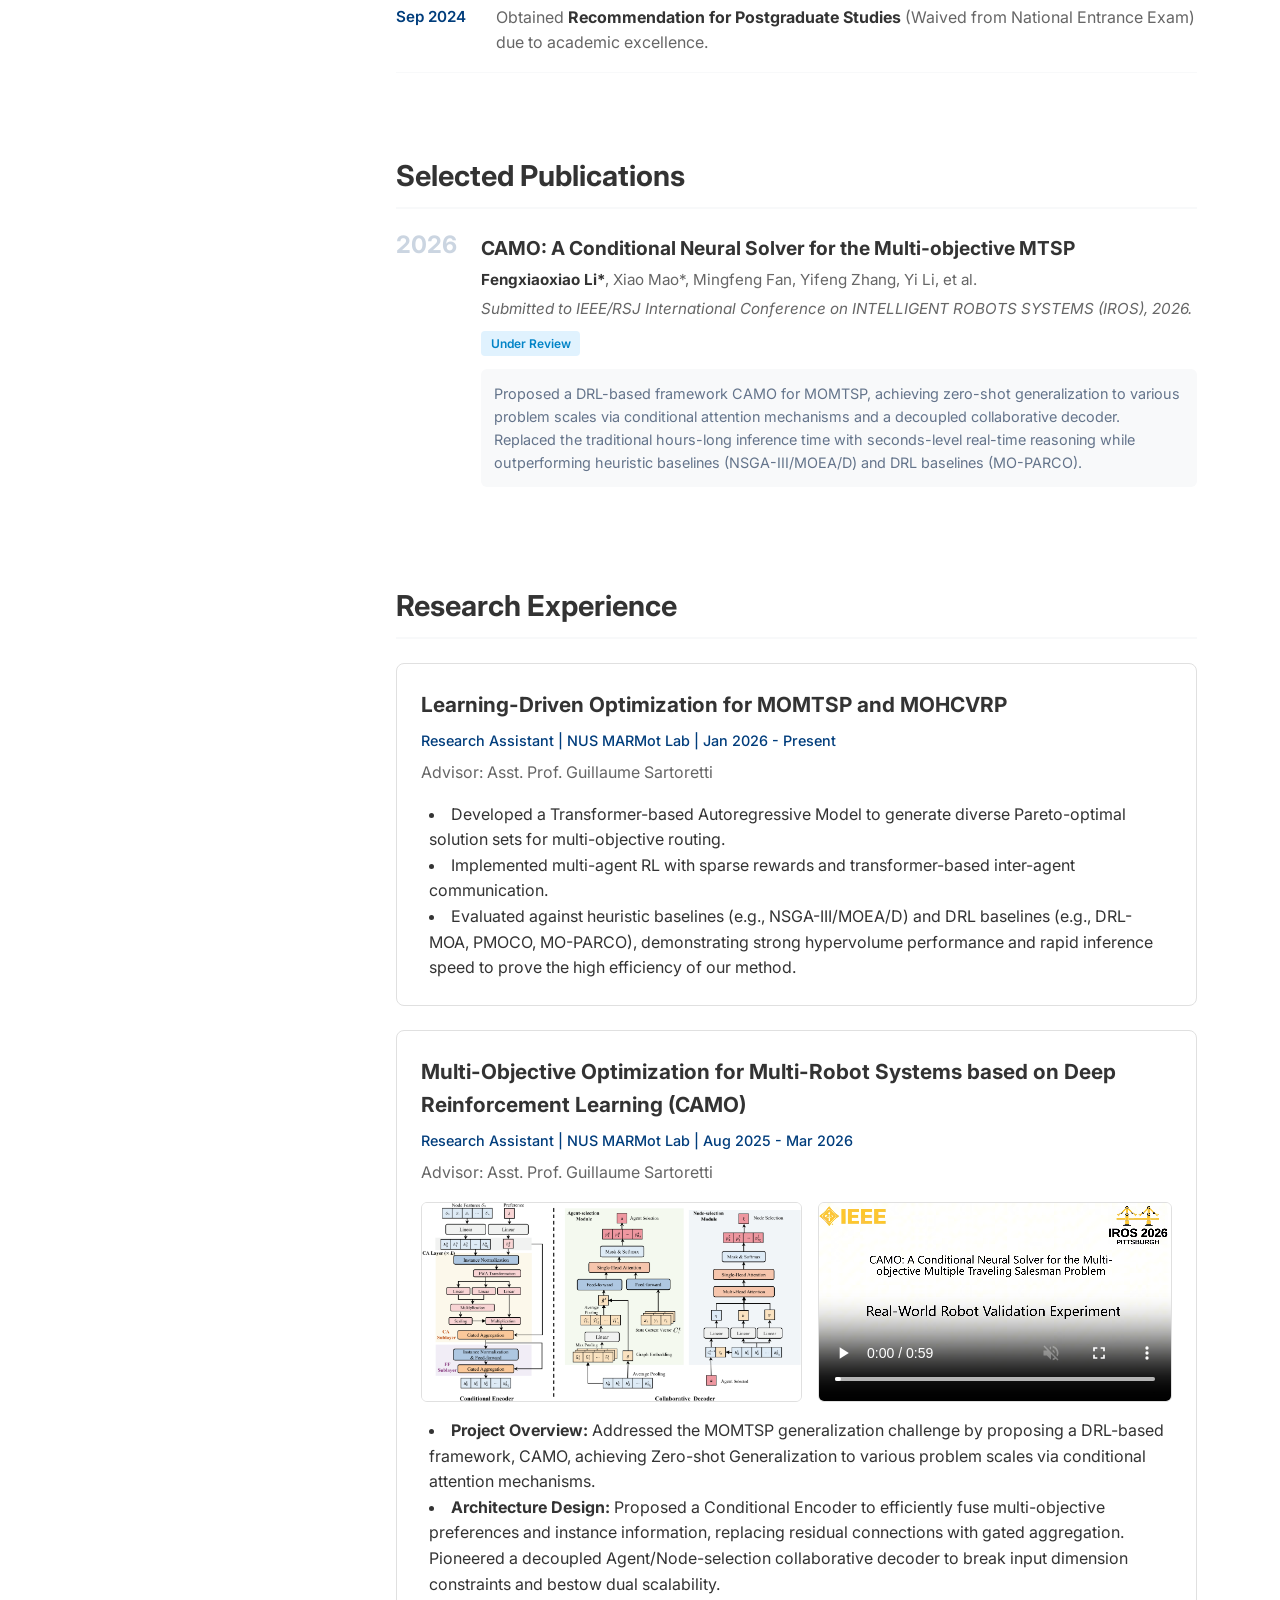
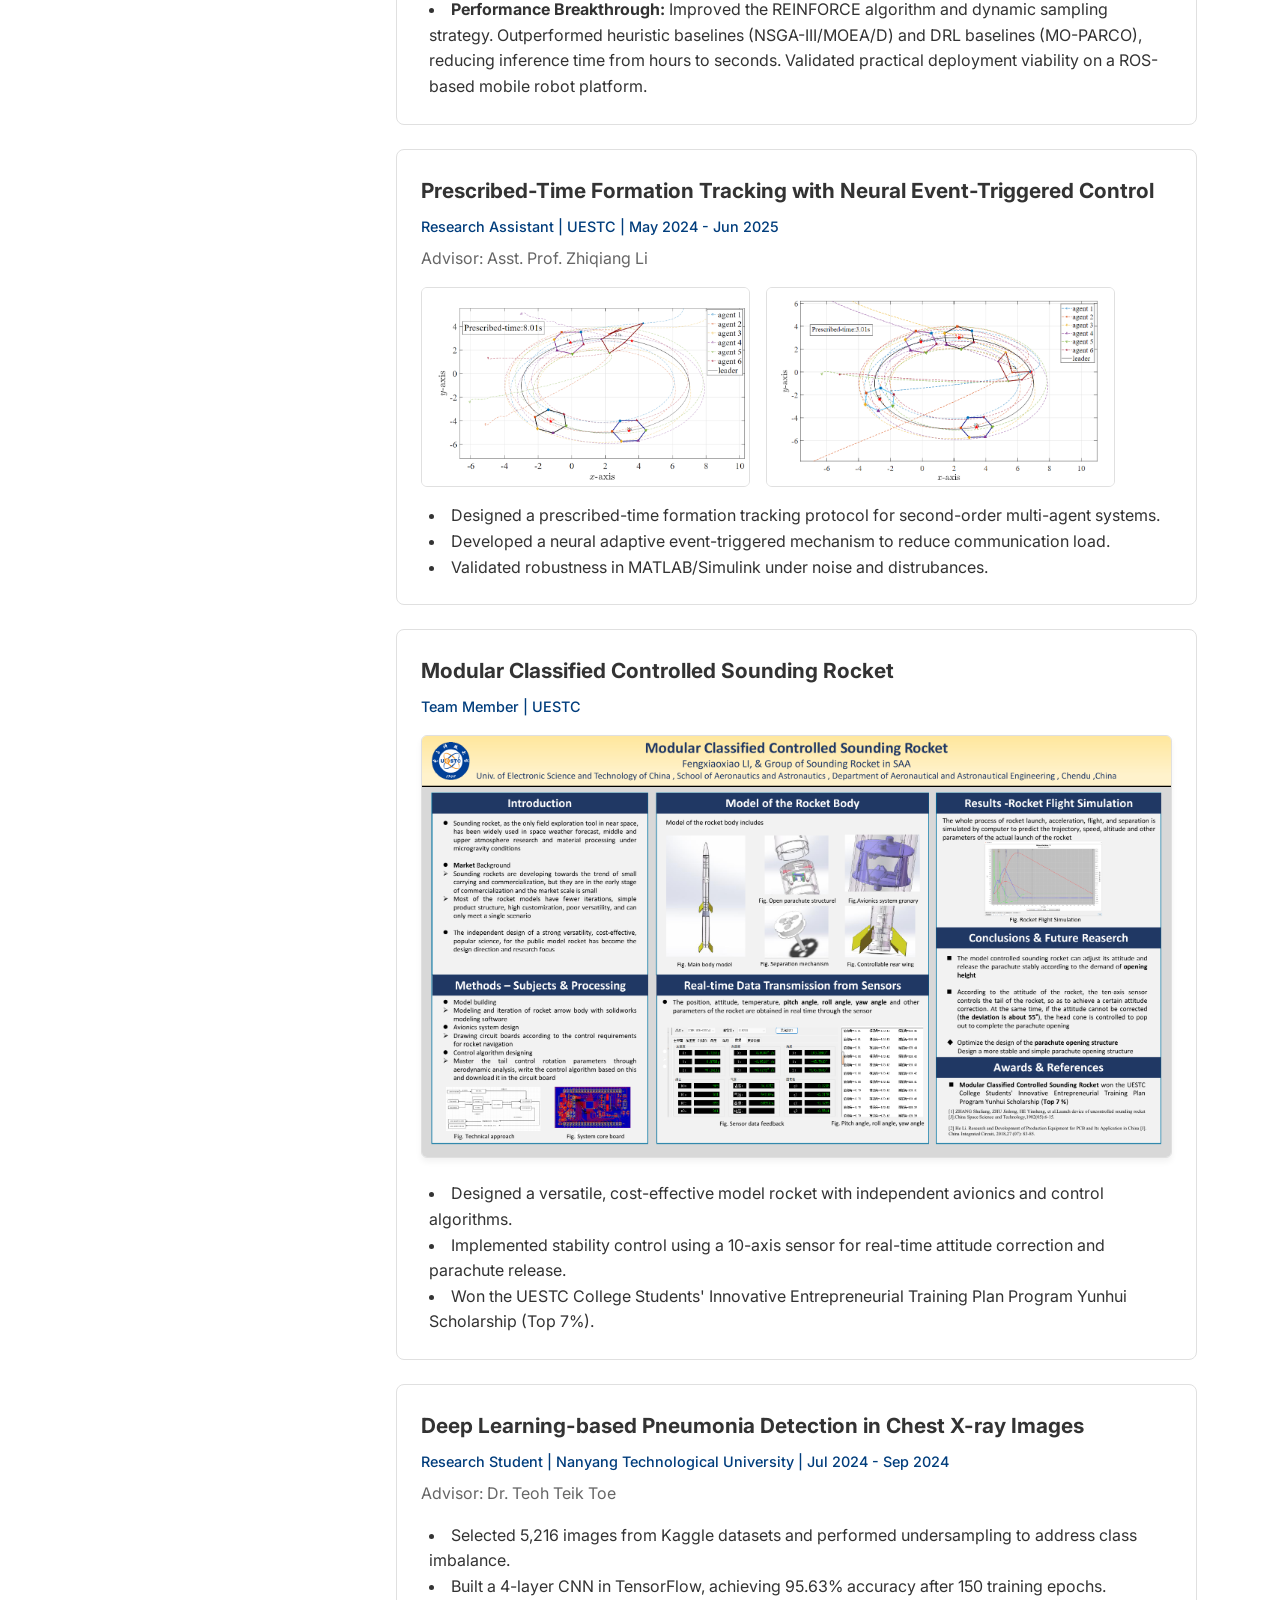
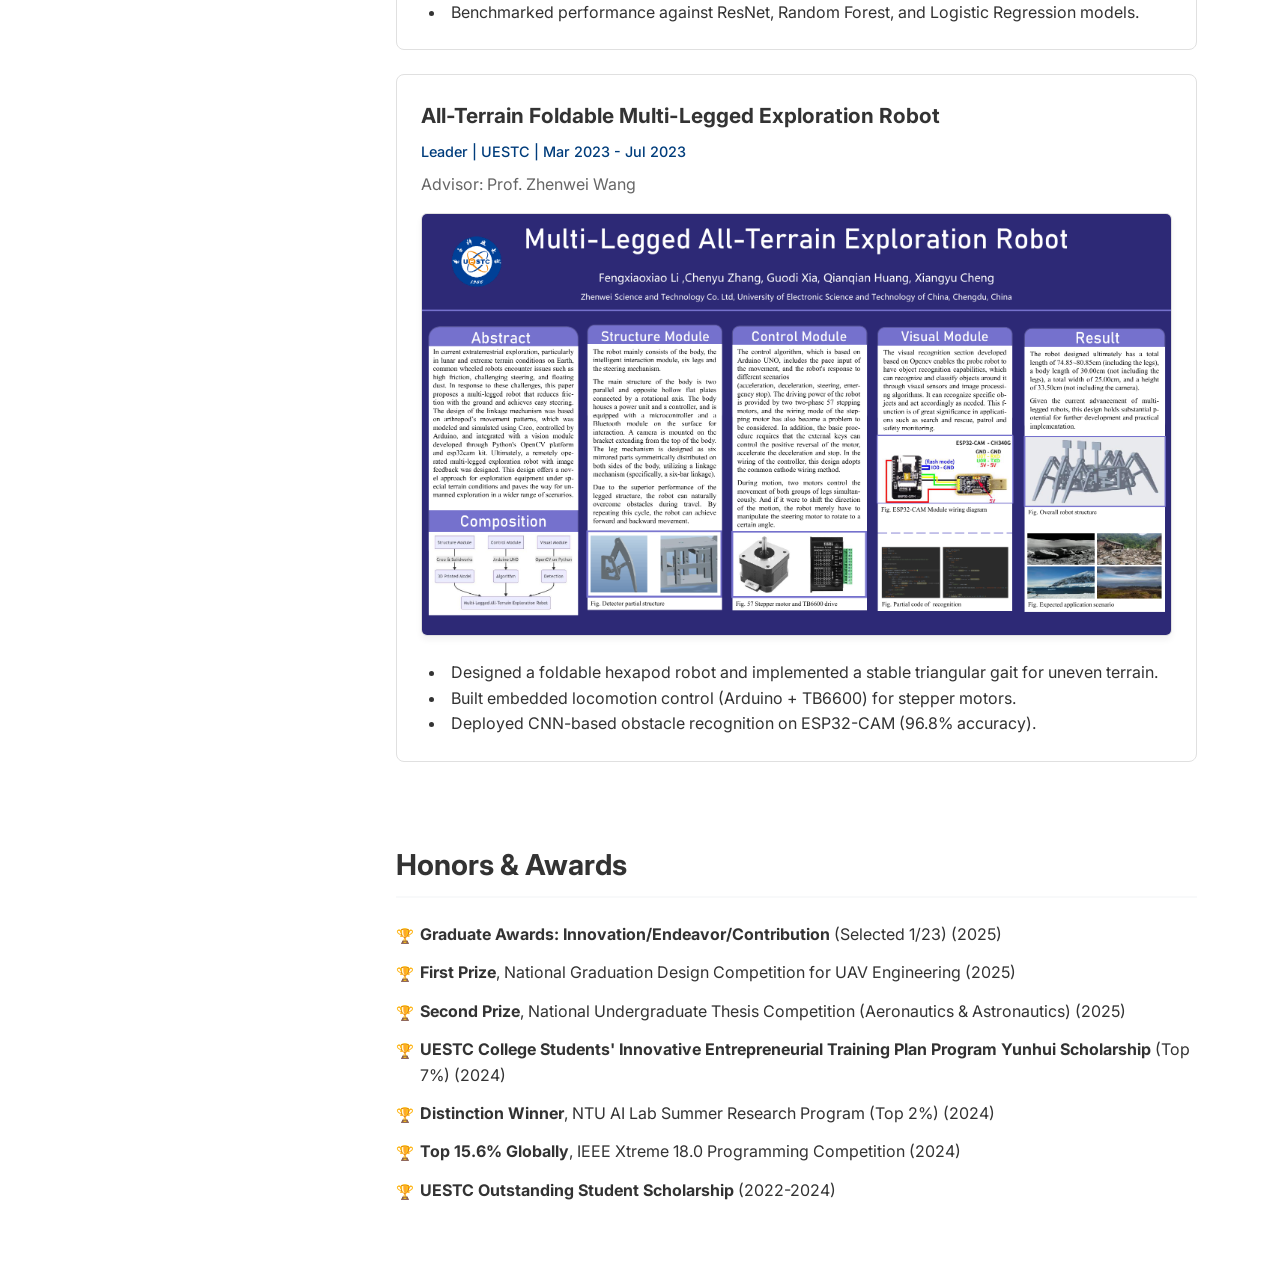
==== commit c52df35a: "Update English and Chinese CVs" ====
--- a/index.html
+++ b/index.html
@@ -46,7 +46,7 @@
                     <li><a href="#publications">Publications</a></li>
                     <li><a href="#research">Research</a></li>
                     <li><a href="#honors">Honors</a></li>
-                    <li><a href="assets/Fengxiaoxiao_Li_CV.docx" target="_blank">CV</a></li>
+                    <li><a href="assets/Fengxiaoxiao_Li_CV.pdf" target="_blank">CV</a></li>
                     <li><a href="assets/Fengxiaoxiao_Li_CV_CN.pdf" target="_blank">CV (CN)</a></li>
                 </ul>
             </nav>
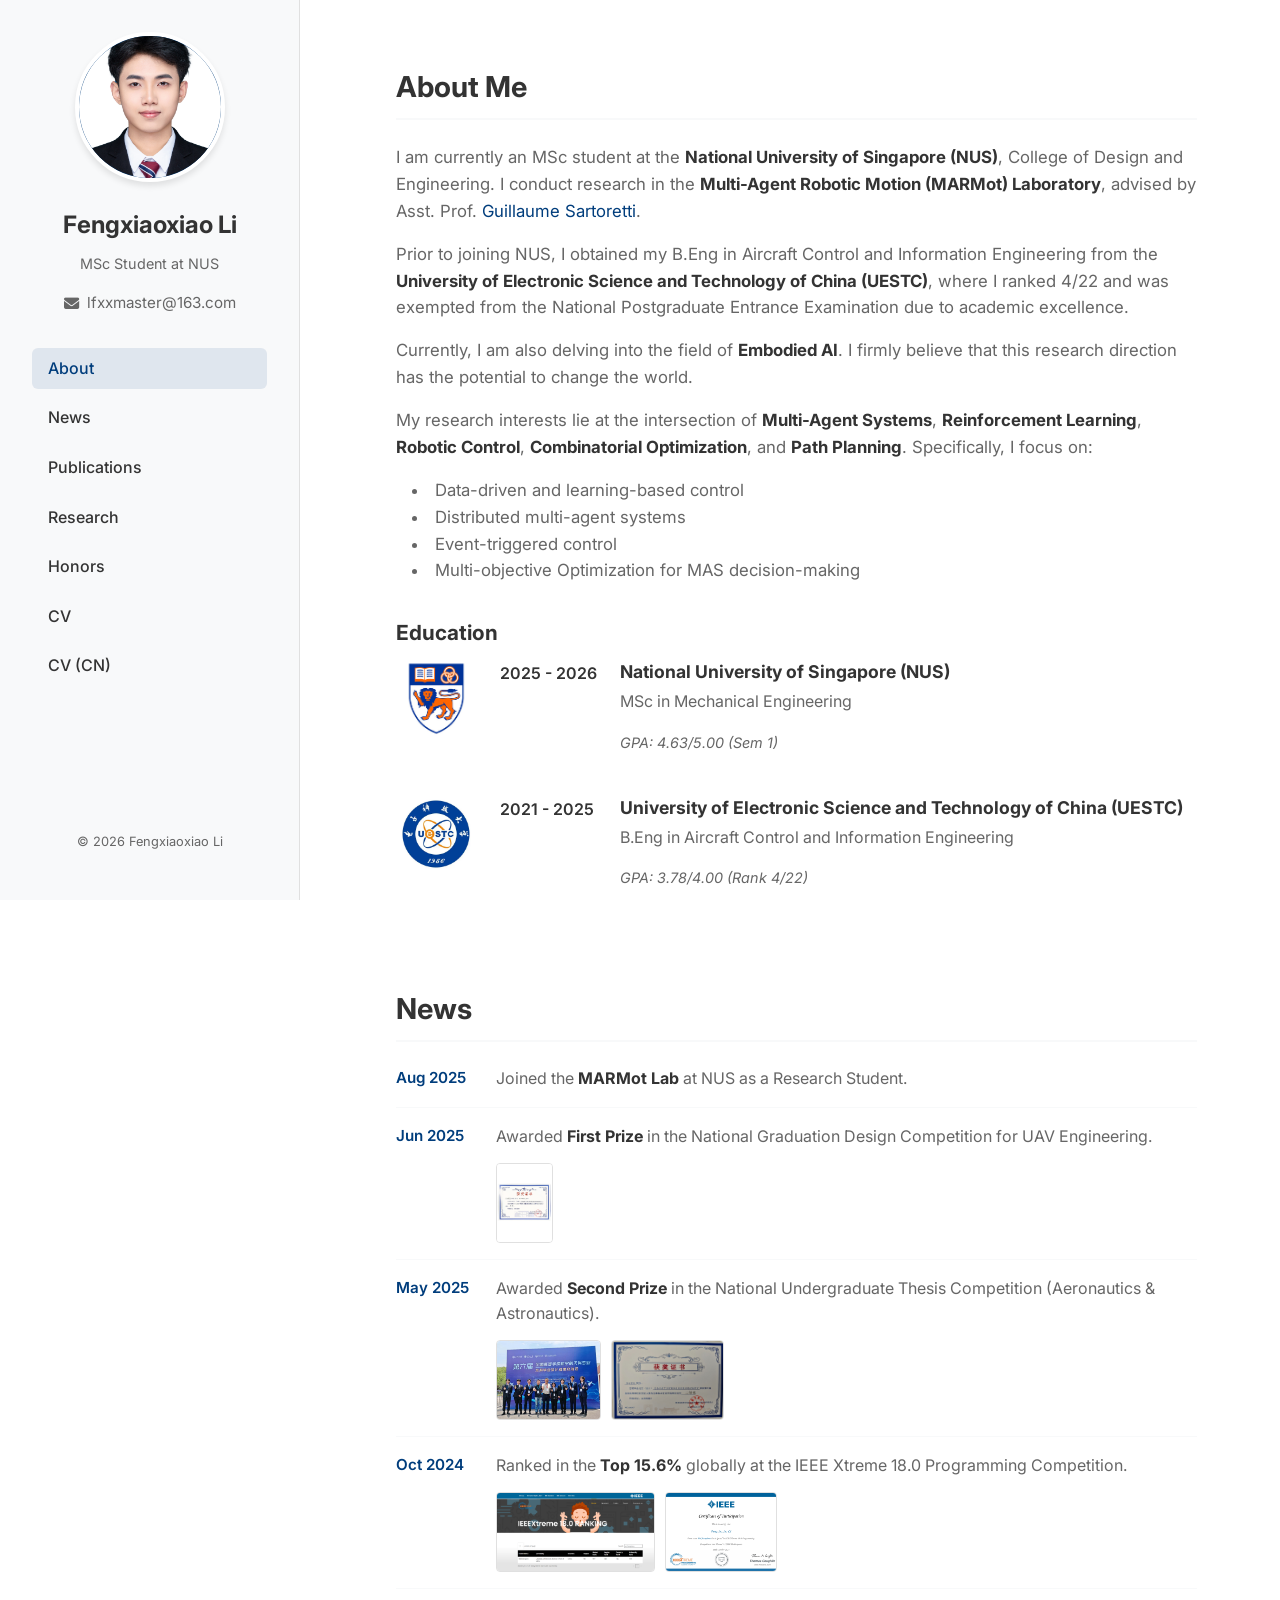
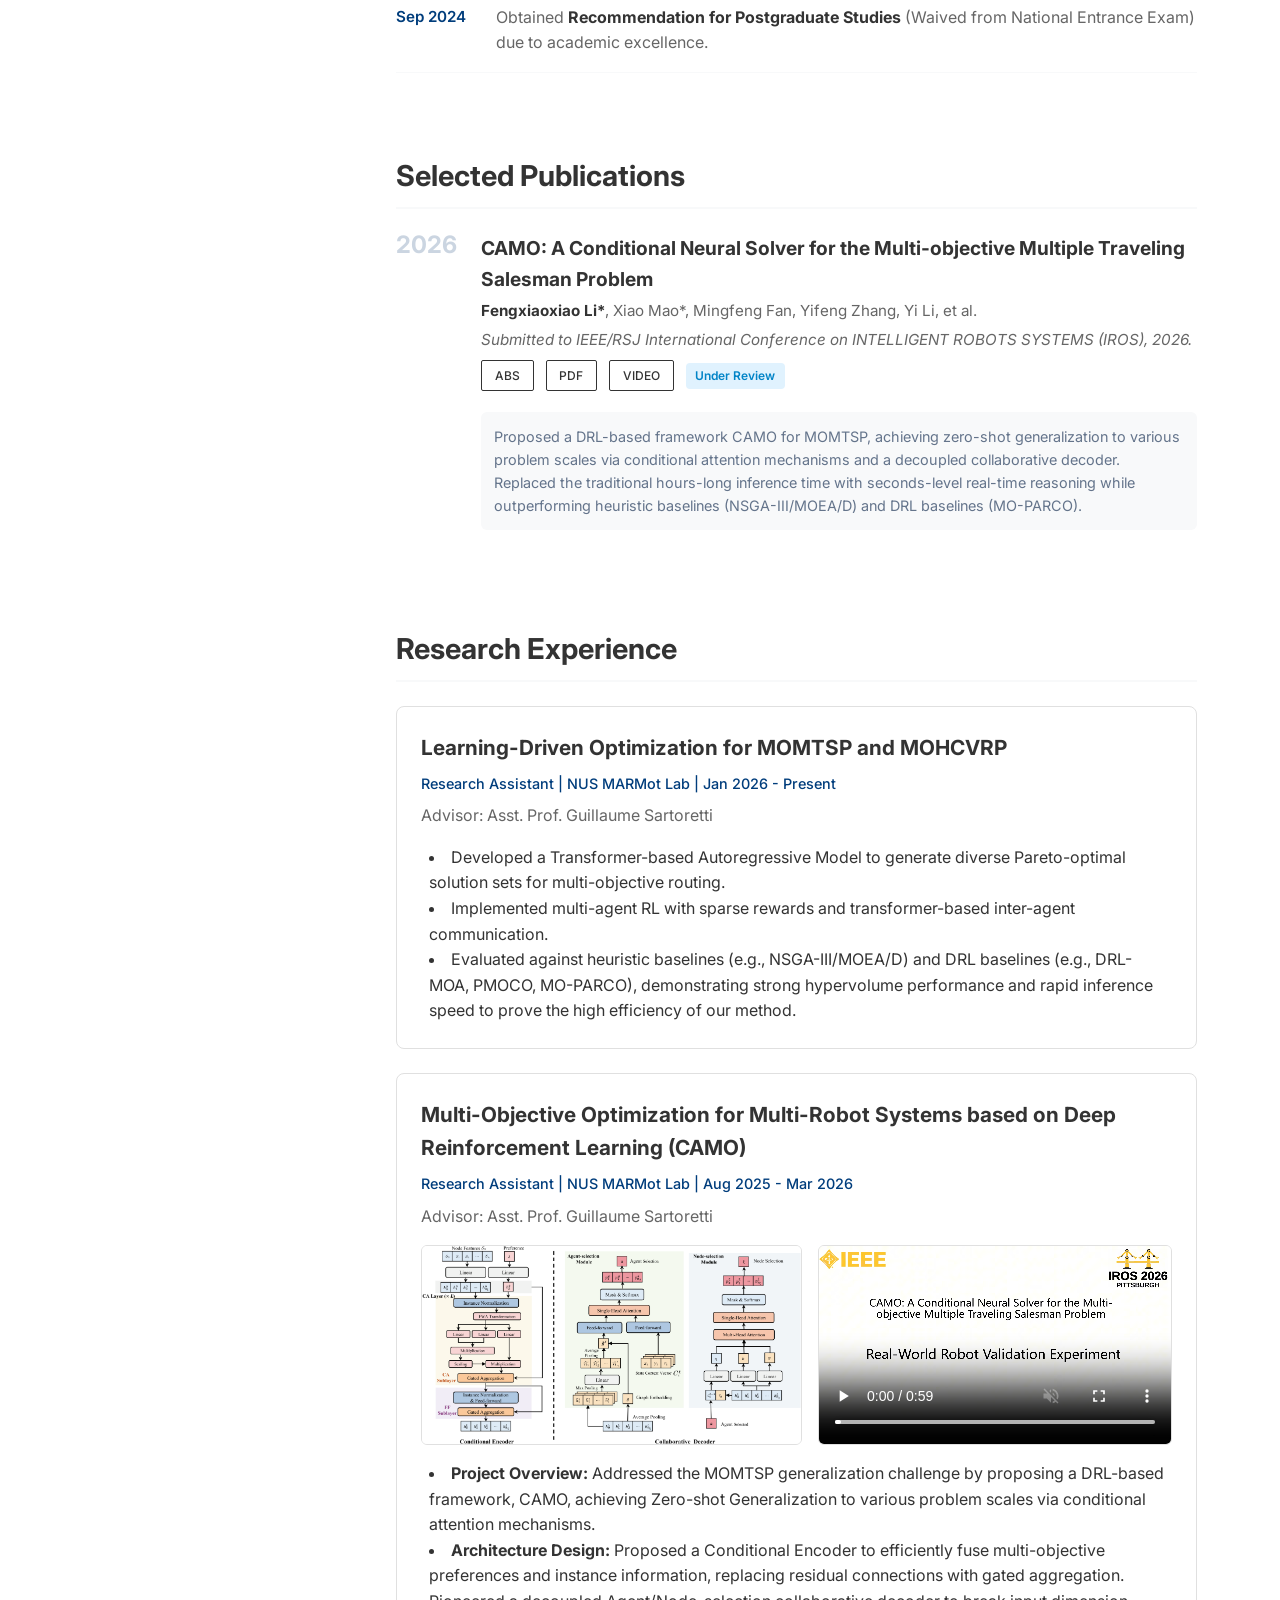
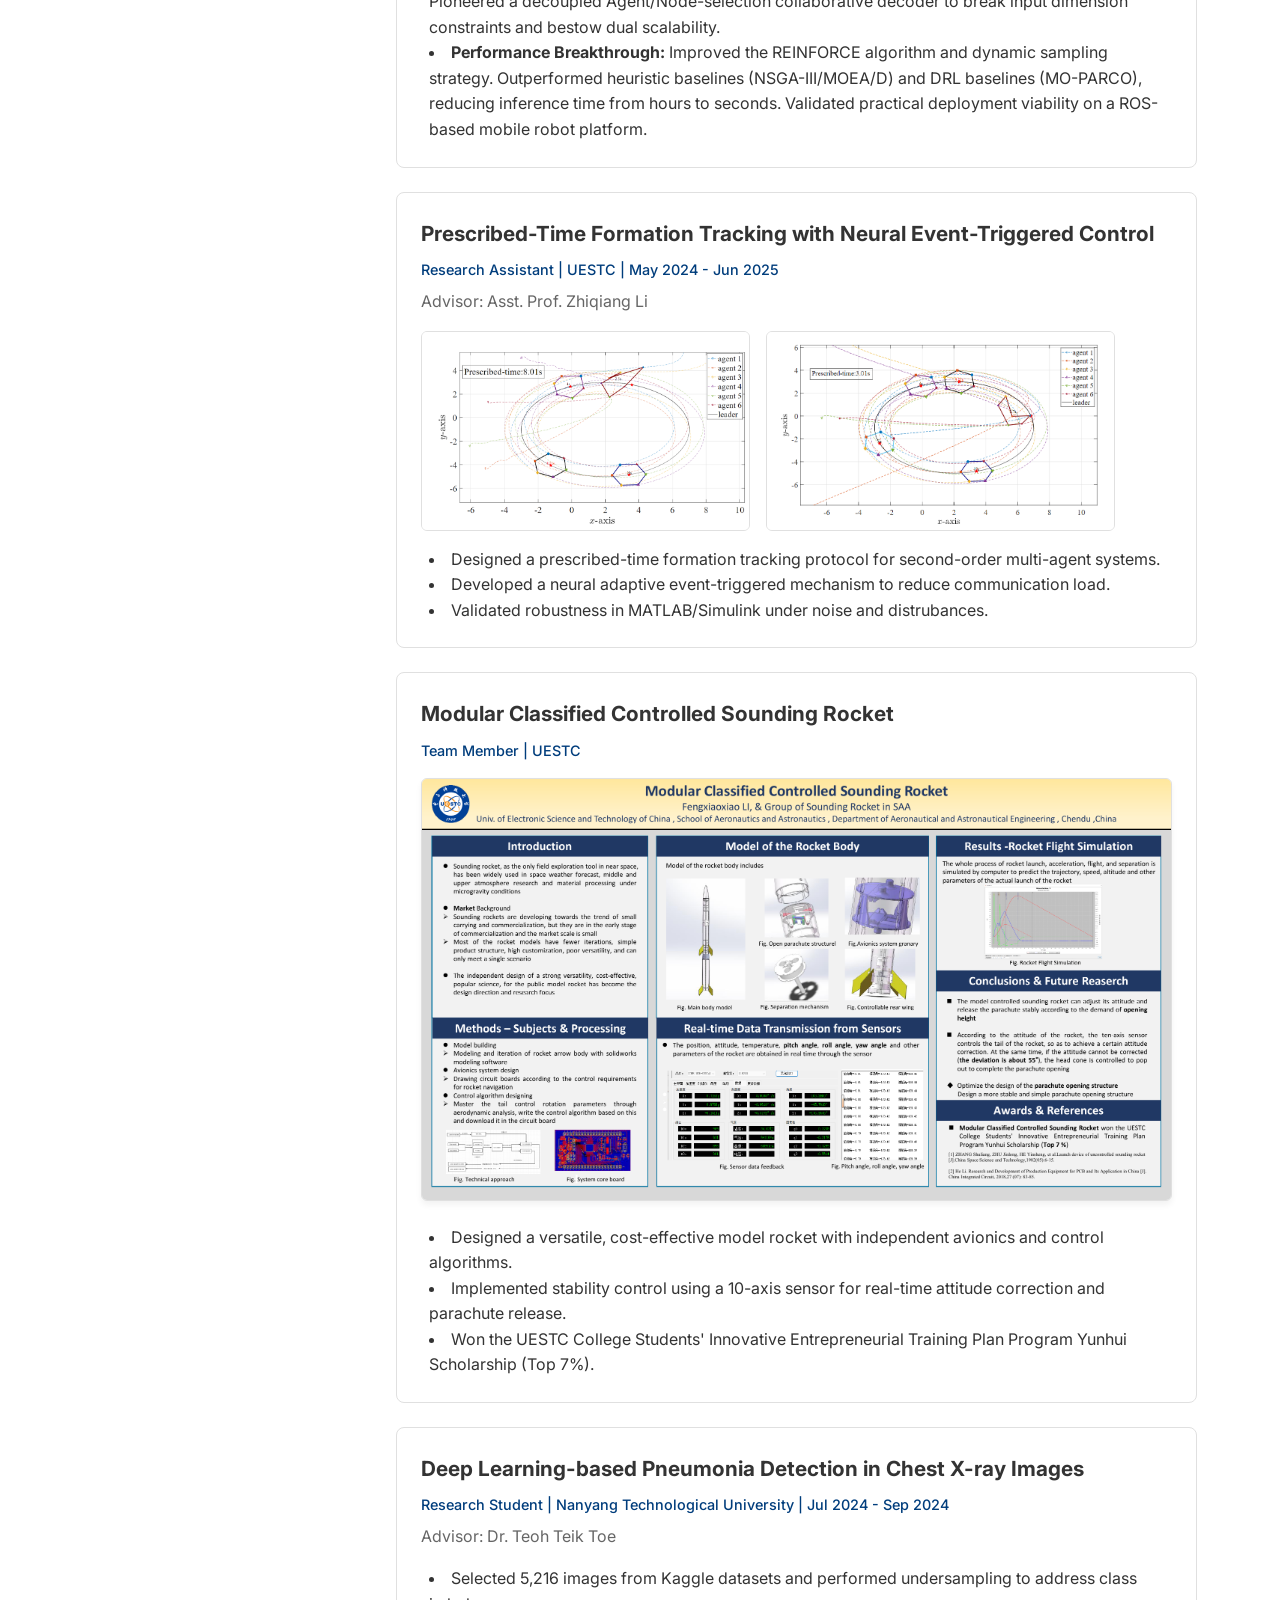
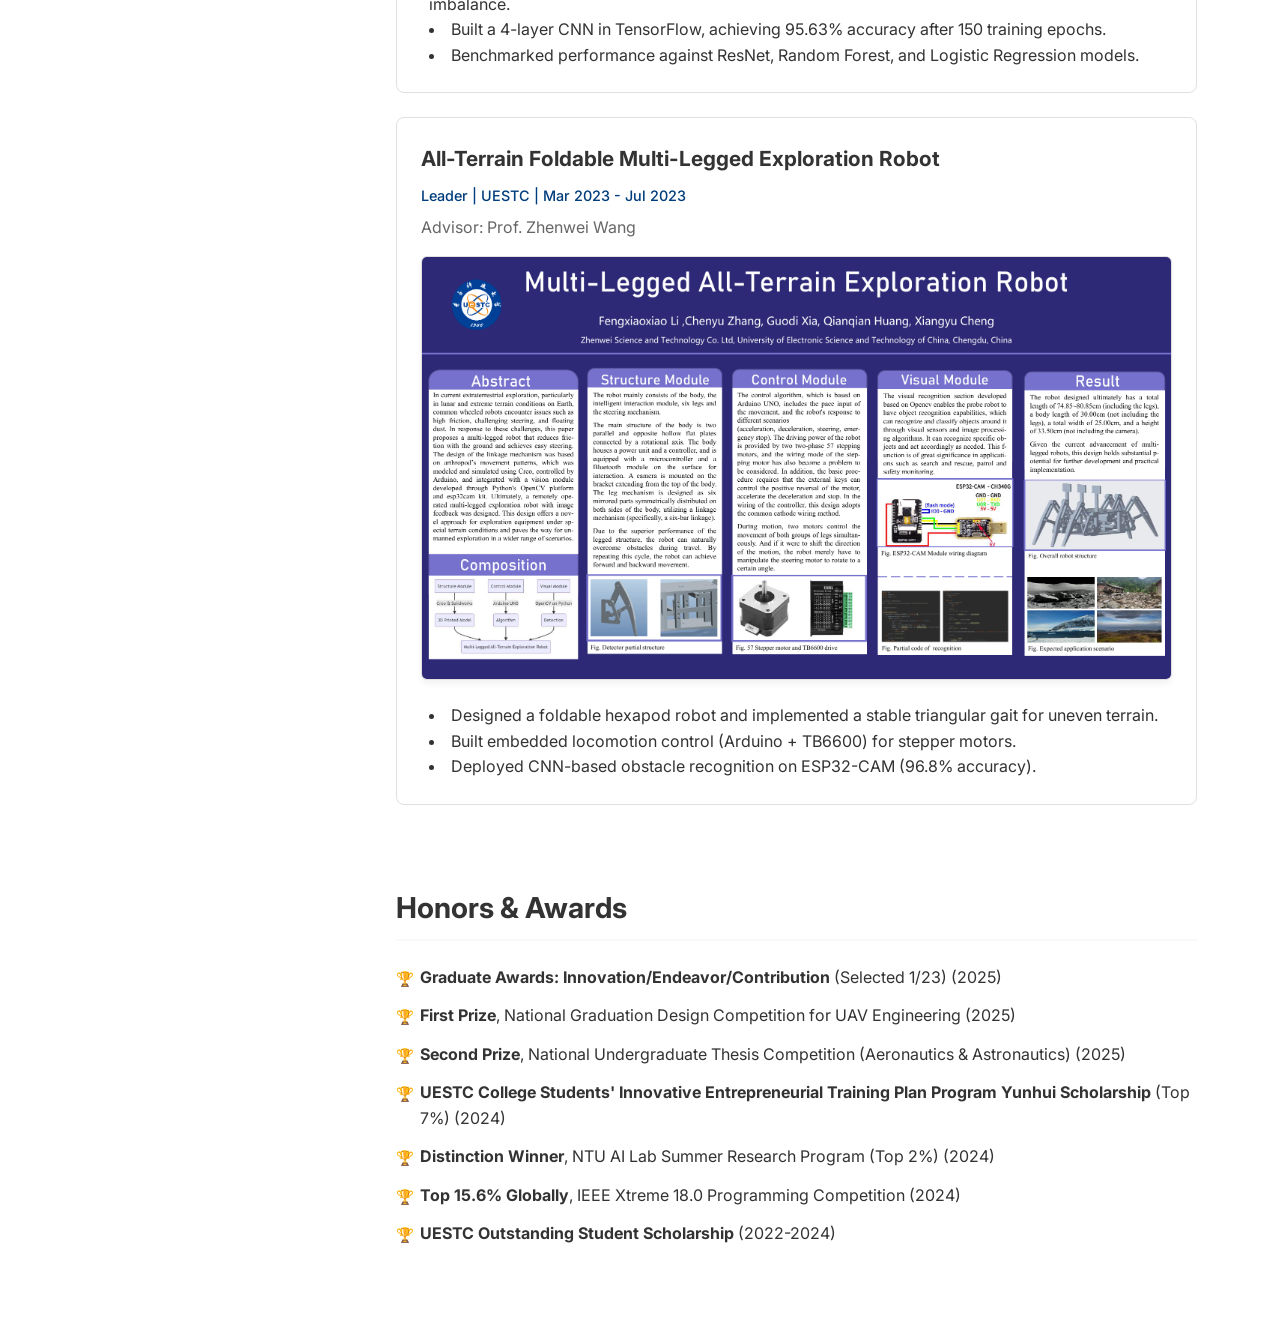
==== commit dda6551b: "Update CAMO publication details" ====
--- a/index.html
+++ b/index.html
@@ -185,12 +185,15 @@
                 <div class="publication-item">
                     <div class="pub-year">2026</div>
                     <div class="pub-content">
-                        <h3 class="pub-title">CAMO: A Conditional Neural Solver for the Multi-objective MTSP</h3>
+                        <h3 class="pub-title">CAMO: A Conditional Neural Solver for the Multi-objective Multiple Traveling Salesman Problem</h3>
                         <p class="pub-authors"><strong>Fengxiaoxiao Li*</strong>, Xiao Mao*, Mingfeng Fan, Yifeng Zhang, Yi Li, et al.
                         </p>
                         <p class="pub-venue"> Submitted to IEEE/RSJ International Conference on INTELLIGENT ROBOTS SYSTEMS (IROS), 2026.</p>
                         <div class="pub-links">
                             <!-- Placeholders for links -->
+                            <a href="https://arxiv.org/abs/2603.19074" class="pub-btn" target="_blank">ABS</a>
+                            <a href="https://arxiv.org/pdf/2603.19074" class="pub-btn" target="_blank">PDF</a>
+                            <a href="assets/Robot_Validation_IROS_Video.mp4" class="pub-btn" target="_blank">VIDEO</a>
                             <span class="tag pending">Under Review</span>
                         </div>
                         <p class="pub-abstract">
--- a/css/style.css
+++ b/css/style.css
@@ -317,6 +317,27 @@
     color: #0284c7;
 }
 
+.pub-btn {
+    display: inline-block;
+    padding: 0.3rem 0.8rem;
+    border: 1px solid var(--text-color);
+    border-radius: 2px;
+    font-size: 0.75rem;
+    font-weight: 500;
+    margin-right: 0.5rem;
+    margin-bottom: 0.5rem;
+    color: var(--text-color);
+    text-decoration: none;
+    text-transform: uppercase;
+    transition: var(--transition);
+}
+
+.pub-btn:hover {
+    background-color: var(--text-color);
+    color: white;
+    text-decoration: none;
+}
+
 .pub-abstract {
     margin-top: 0.8rem;
     font-size: 0.9rem;
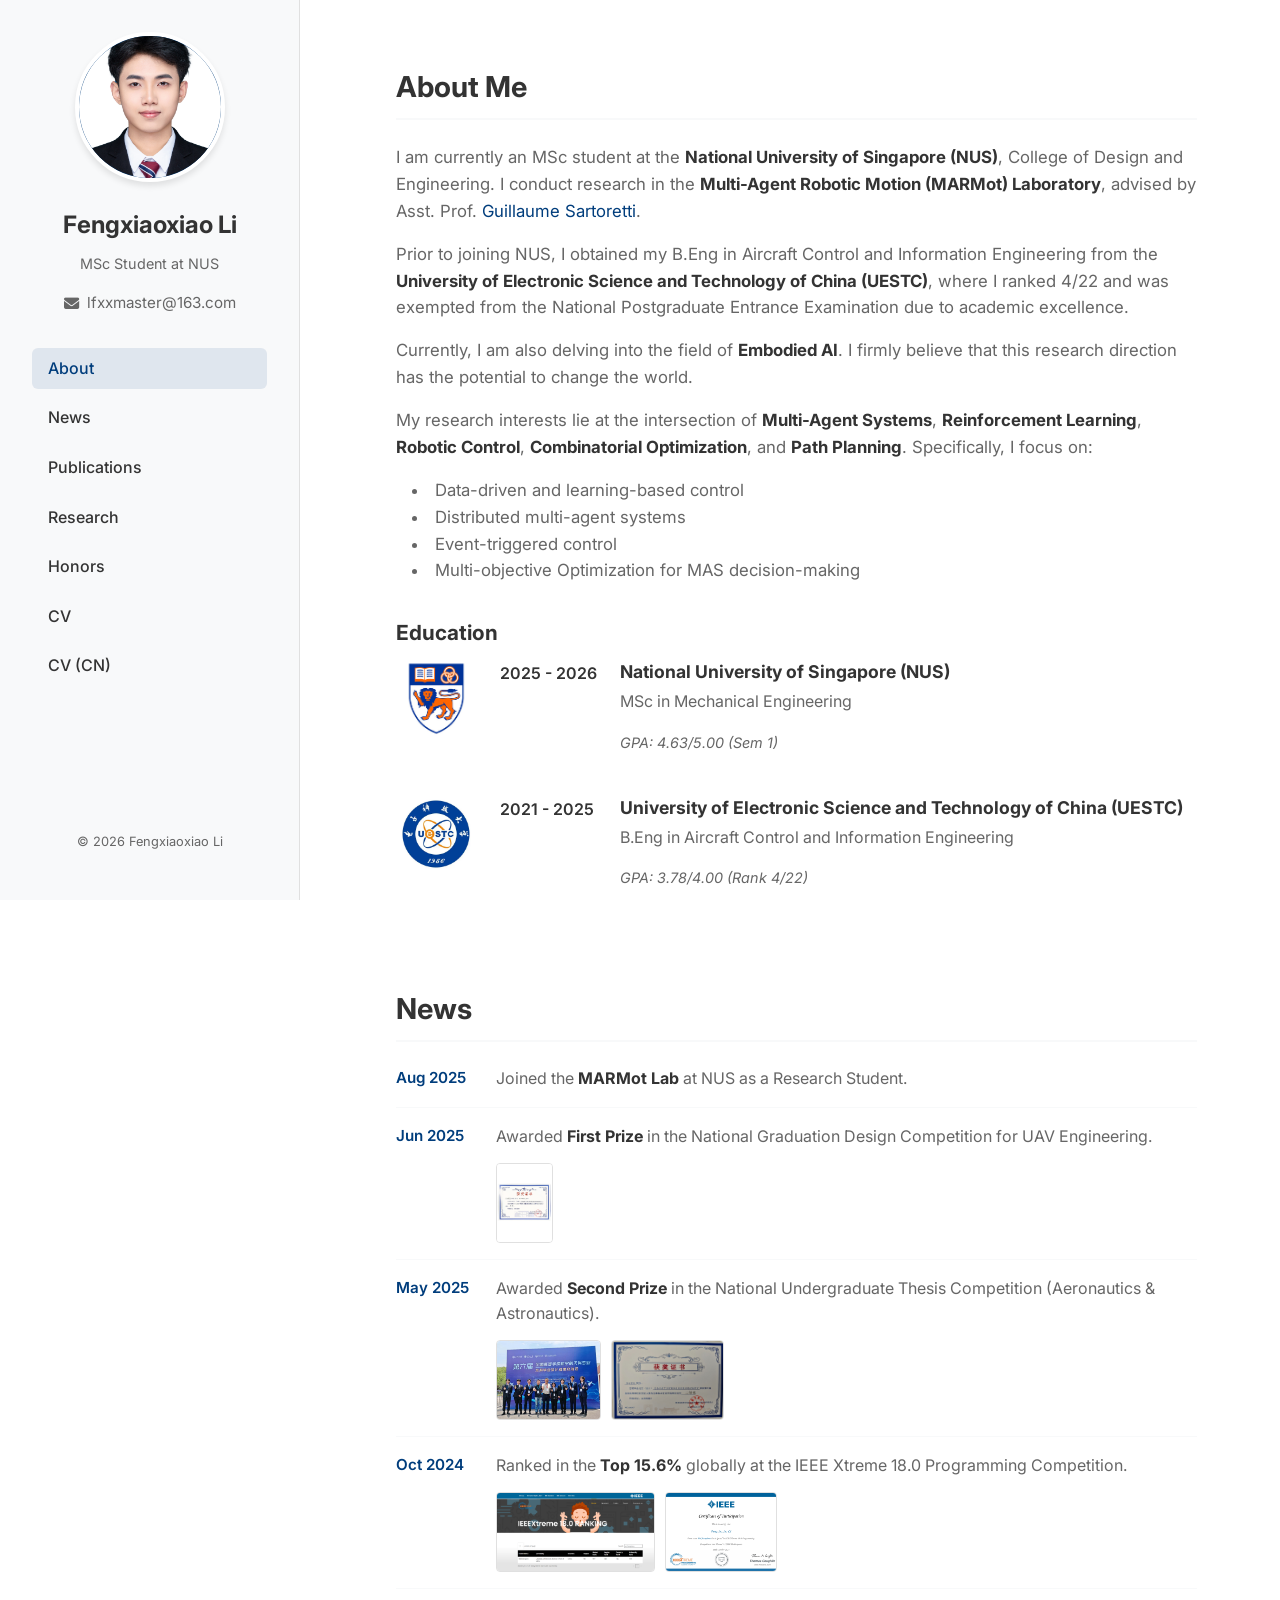
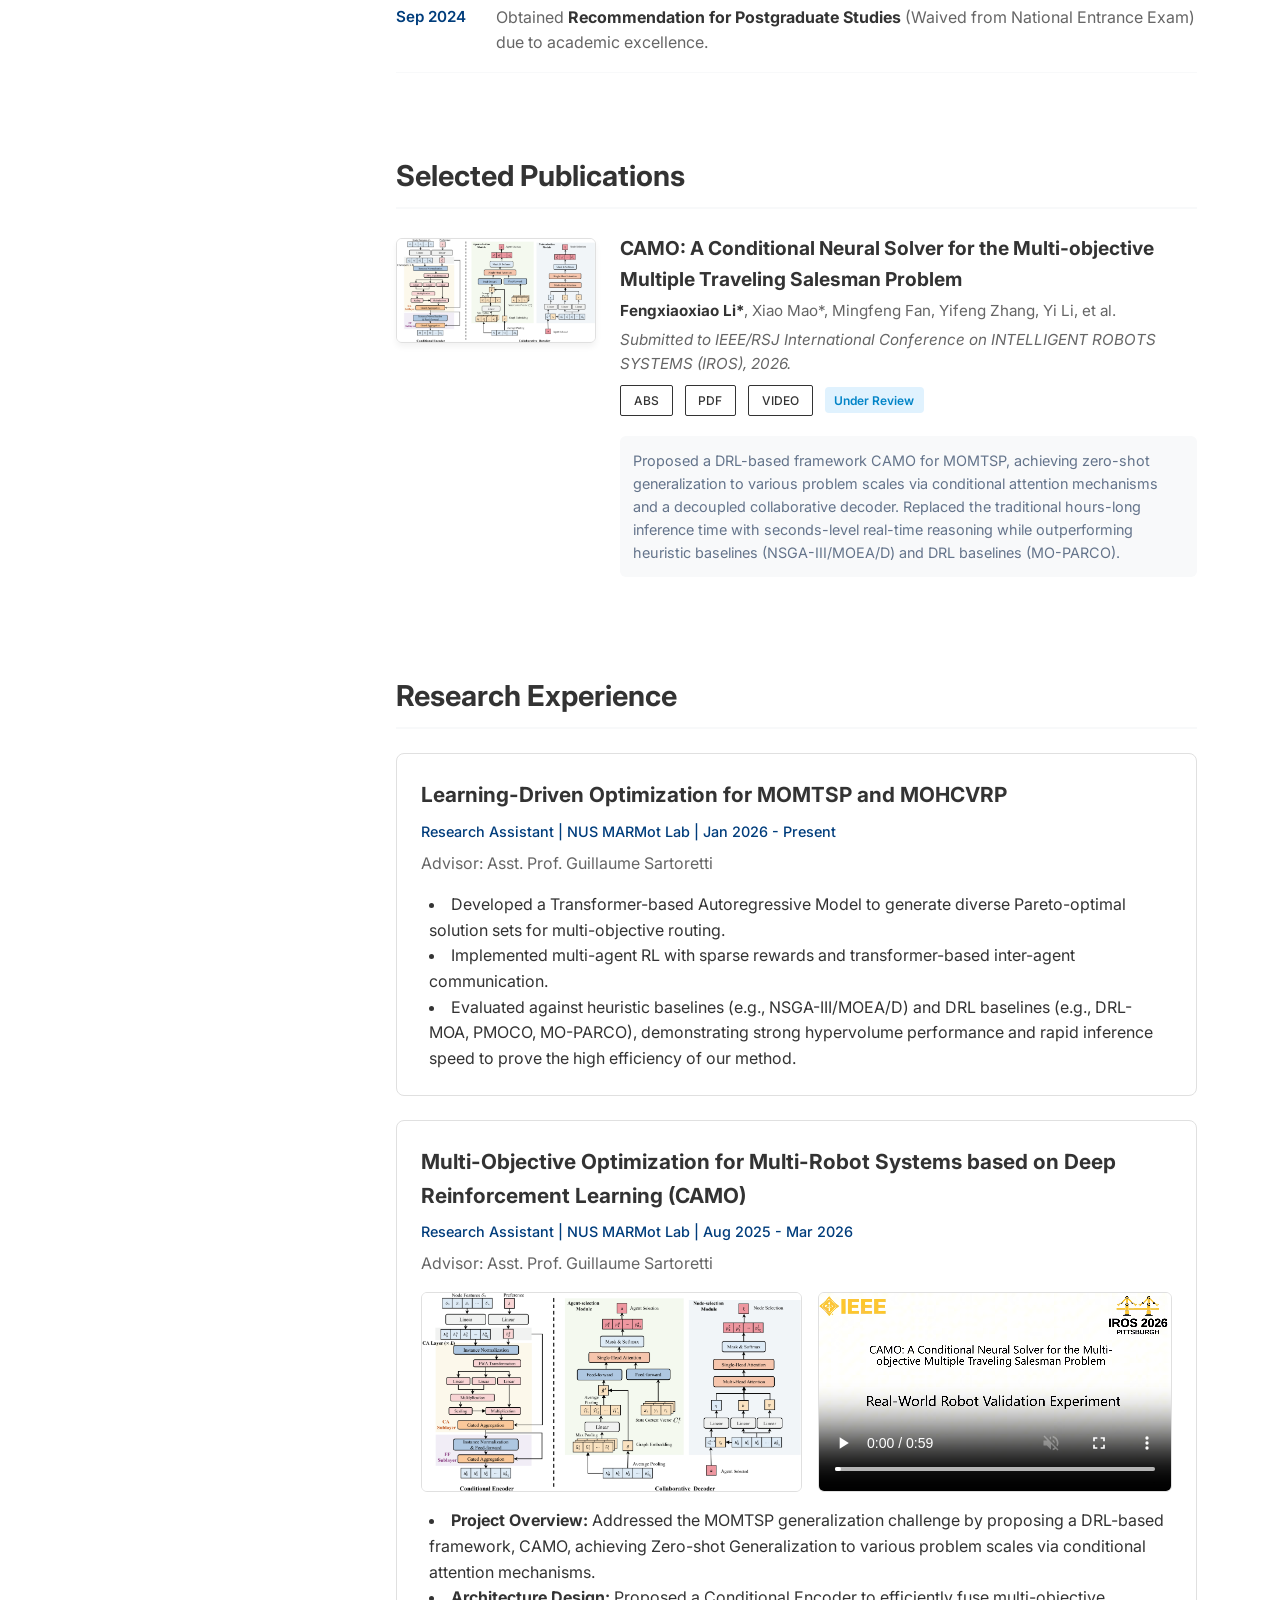
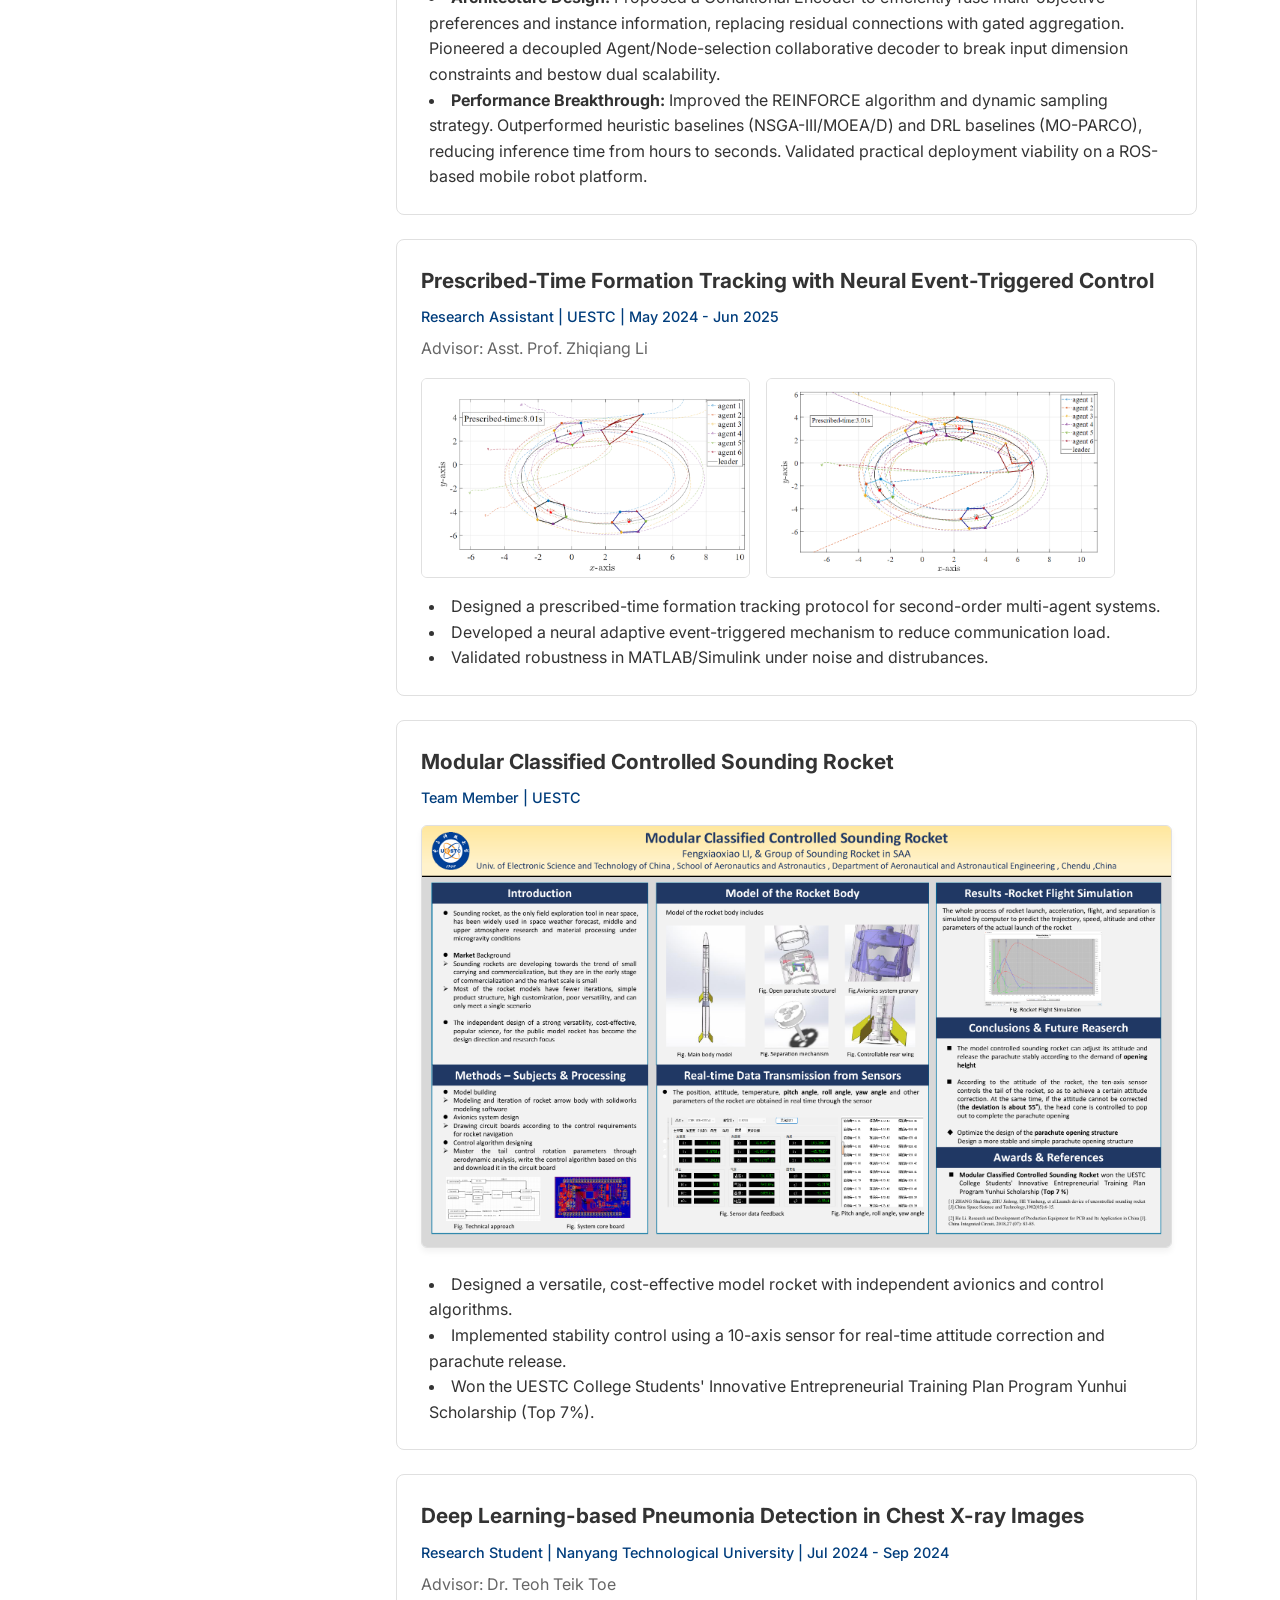
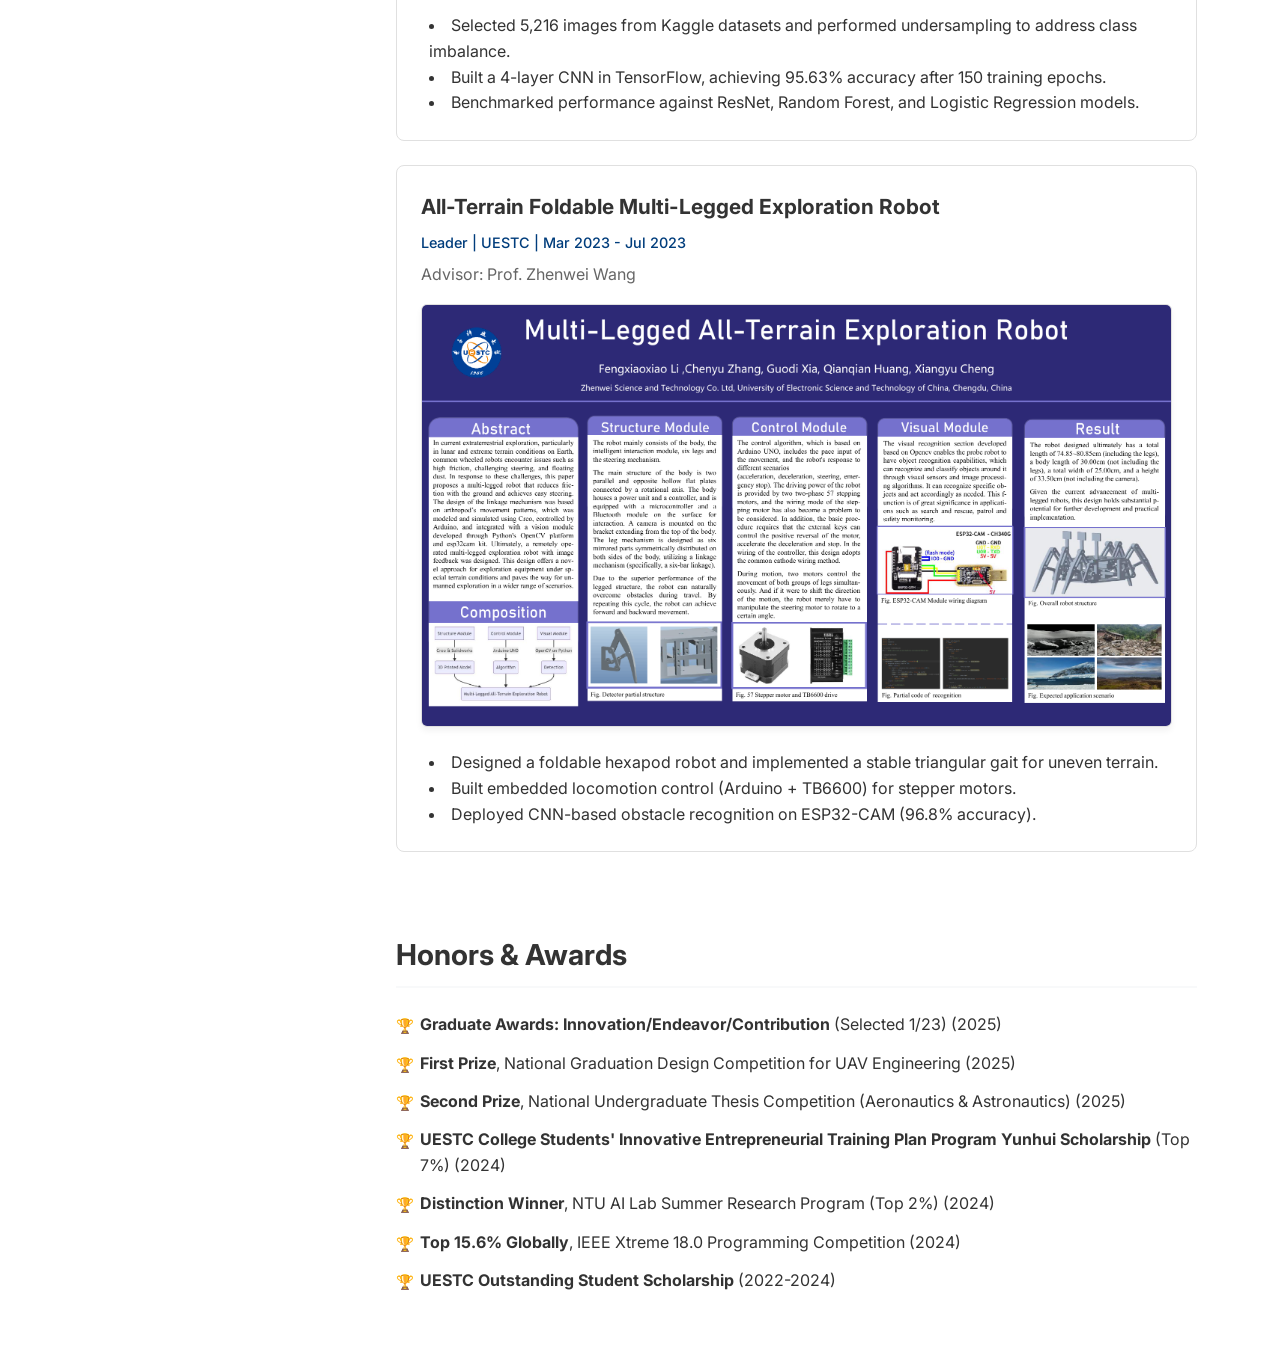
==== commit 61eeaf87: "Add cover image to CAMO publication" ====
--- a/index.html
+++ b/index.html
@@ -183,7 +183,9 @@
             <section id="publications" class="content-section">
                 <h2>Selected Publications</h2>
                 <div class="publication-item">
-                    <div class="pub-year">2026</div>
+                    <div class="pub-image">
+                        <img src="assets/images/project_camo.png" alt="CAMO Paper Cover">
+                    </div>
                     <div class="pub-content">
                         <h3 class="pub-title">CAMO: A Conditional Neural Solver for the Multi-objective Multiple Traveling Salesman Problem</h3>
                         <p class="pub-authors"><strong>Fengxiaoxiao Li*</strong>, Xiao Mao*, Mingfeng Fan, Yifeng Zhang, Yi Li, et al.
--- a/css/style.css
+++ b/css/style.css
@@ -282,6 +282,27 @@
     line-height: 1;
 }
 
+.pub-image {
+    min-width: 200px;
+    max-width: 200px;
+    margin-right: 1.5rem;
+    flex-shrink: 0;
+    margin-top: 0.3rem;
+}
+
+.pub-image img {
+    width: 100%;
+    height: auto;
+    border-radius: 6px;
+    border: 1px solid var(--border-color);
+    box-shadow: 0 4px 6px rgba(0, 0, 0, 0.05);
+    transition: transform 0.2s ease;
+}
+
+.pub-image img:hover {
+    transform: scale(1.02);
+}
+
 .pub-content {
     flex: 1;
 }
@@ -470,6 +491,12 @@
         text-align: left;
         margin-bottom: 0.5rem;
     }
+
+    .pub-image {
+        max-width: 100%;
+        margin-bottom: 1rem;
+        margin-right: 0;
+    }
 }
 
 /* Project Images */
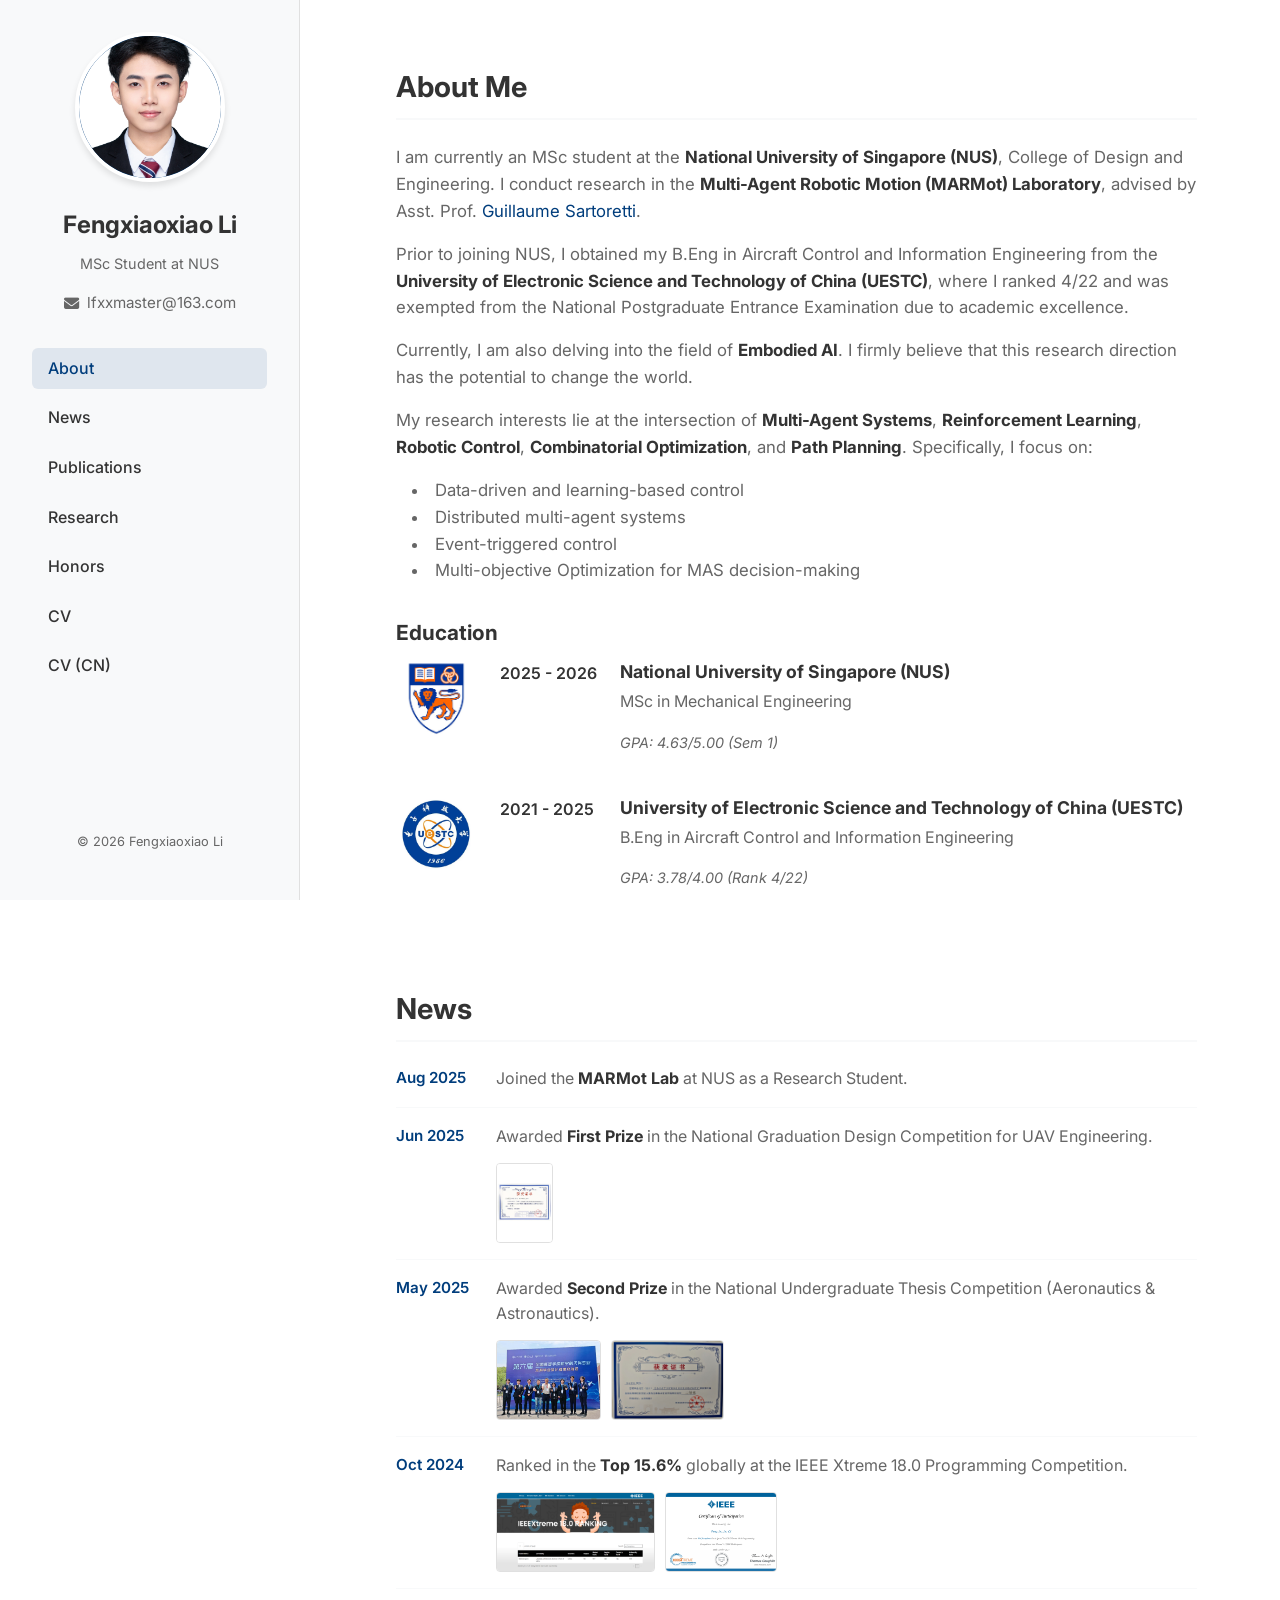
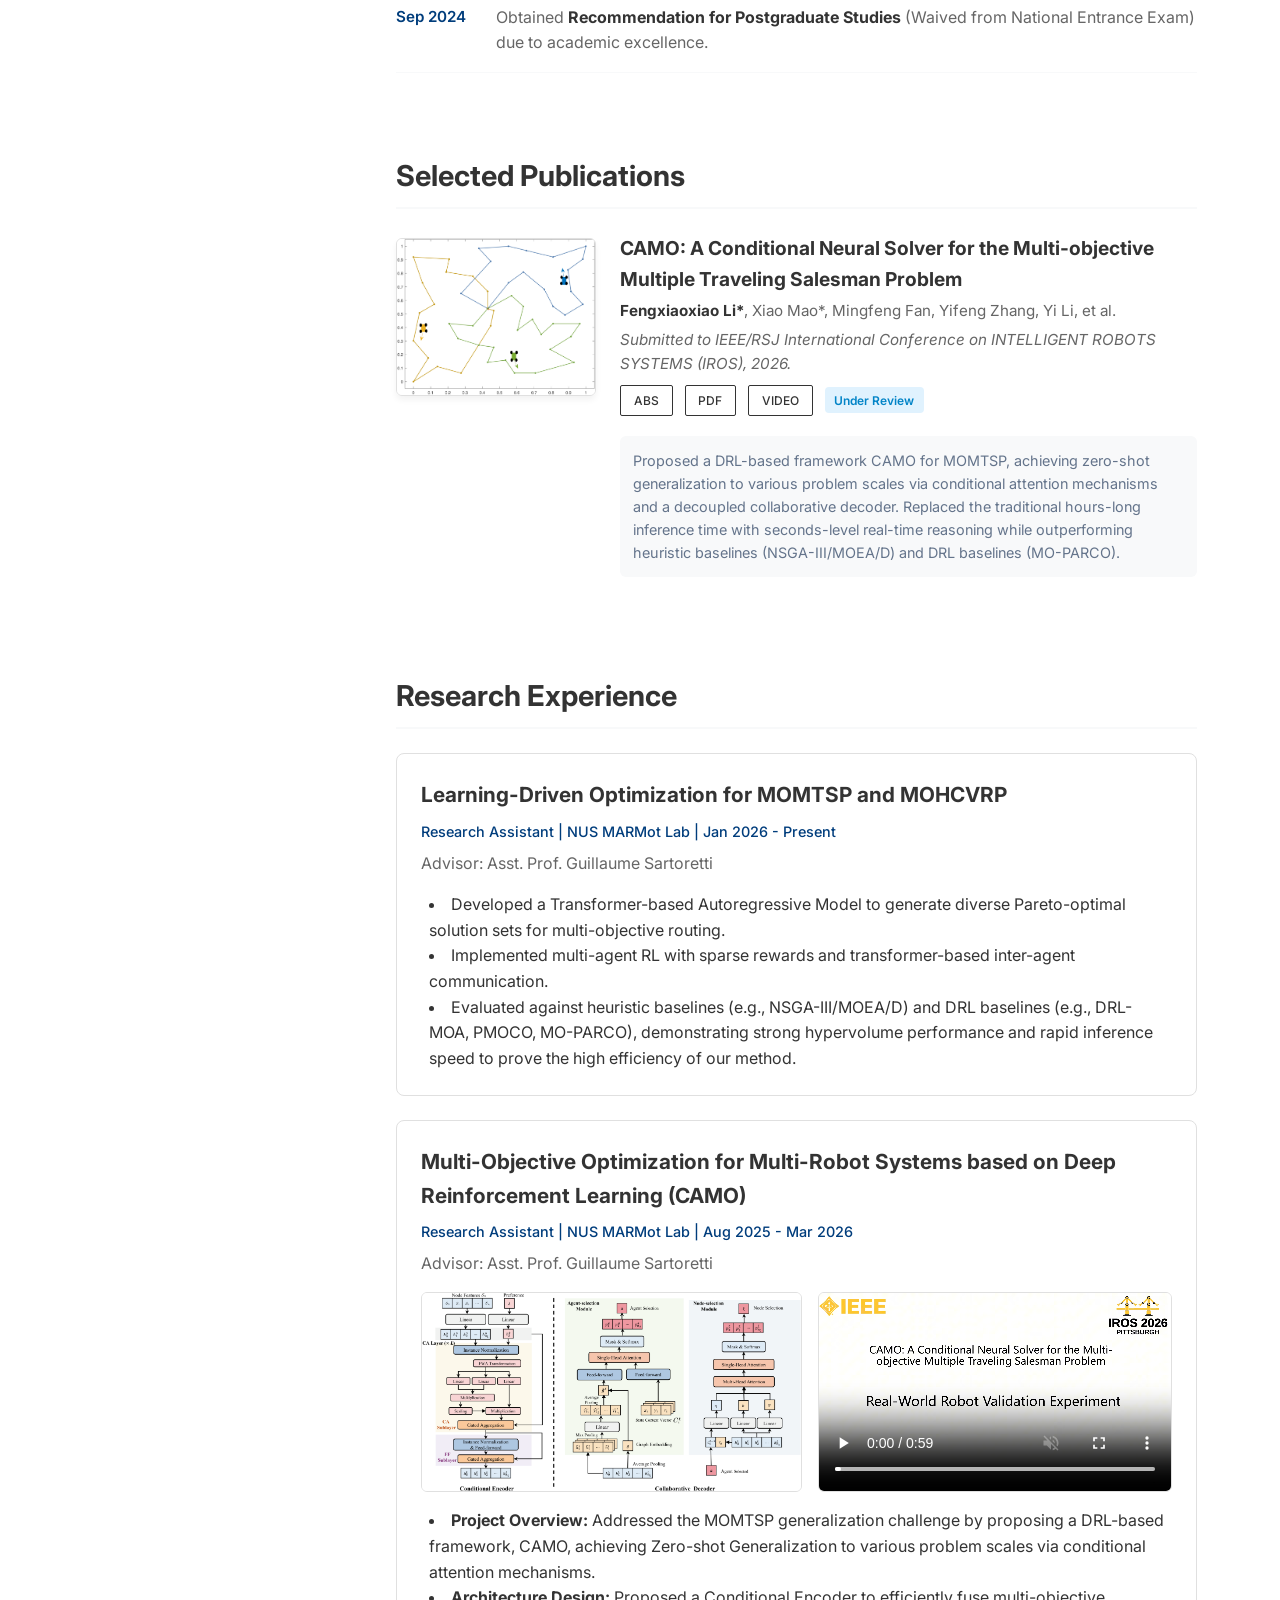
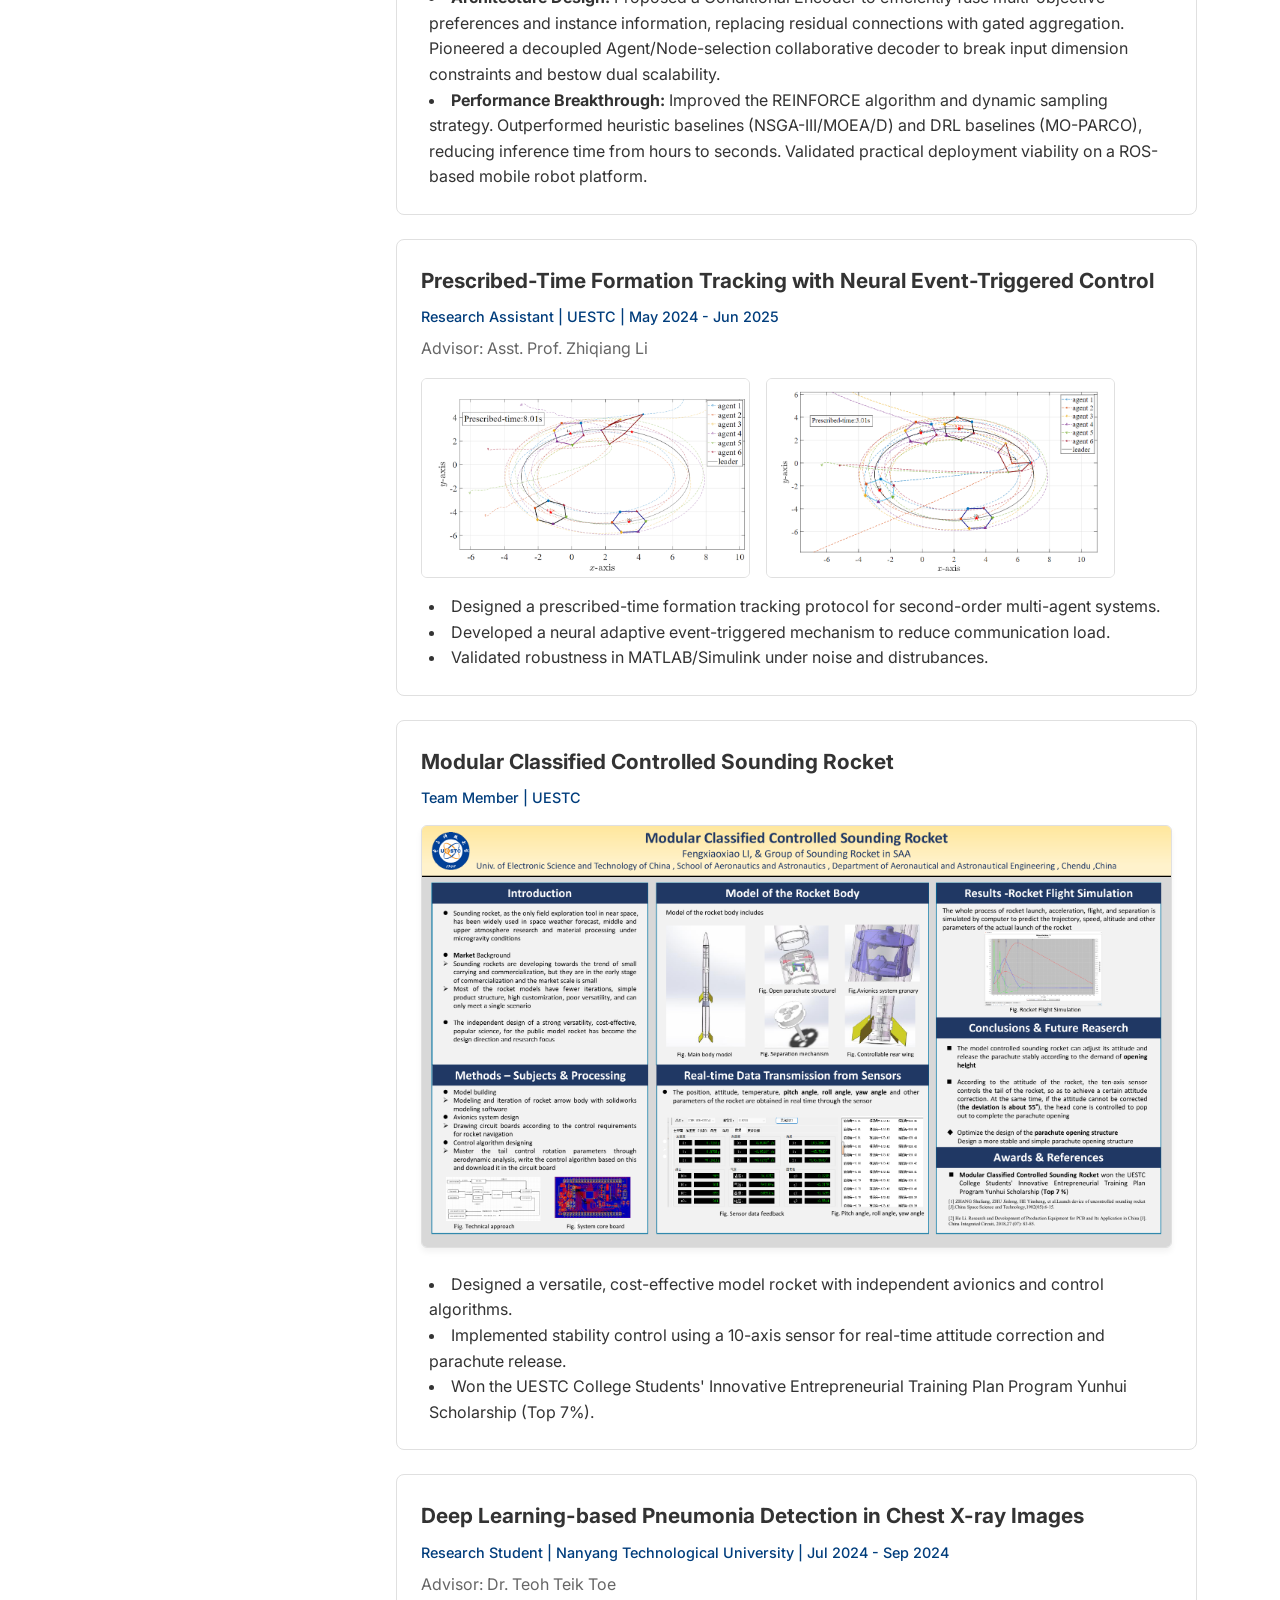
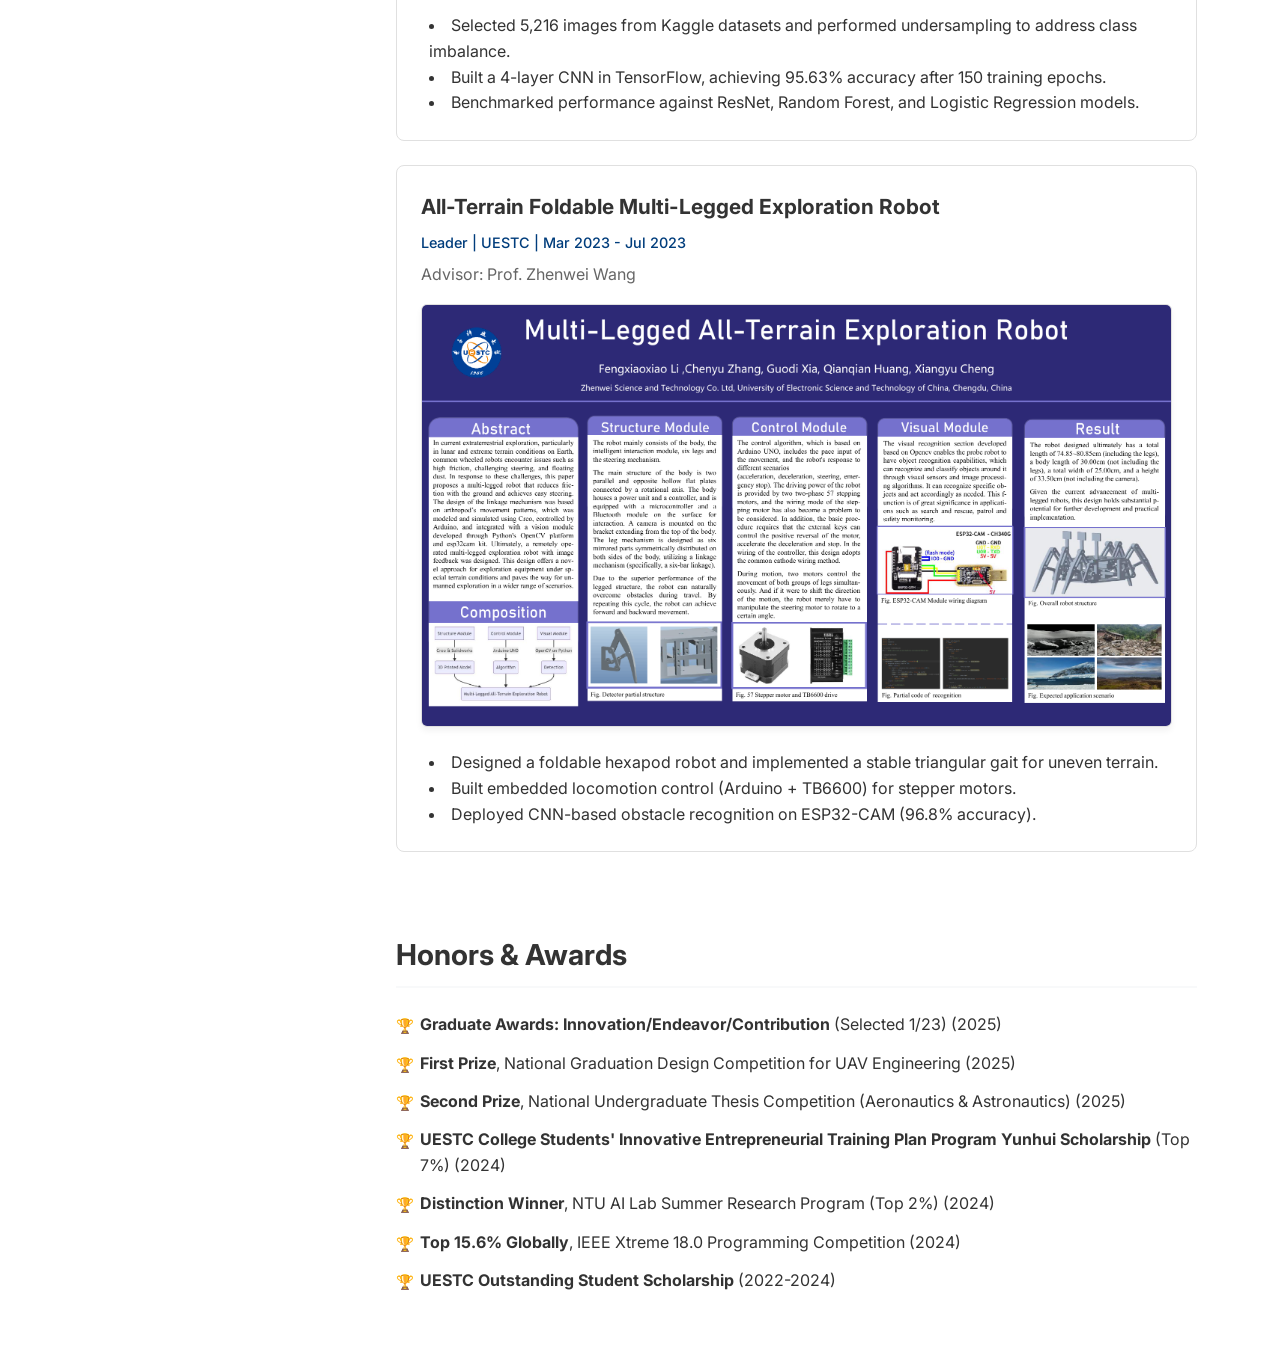
==== commit d32ab1dc: "Change CAMO cover image to simu2" ====
--- a/index.html
+++ b/index.html
@@ -184,7 +184,7 @@
                 <h2>Selected Publications</h2>
                 <div class="publication-item">
                     <div class="pub-image">
-                        <img src="assets/images/project_camo.png" alt="CAMO Paper Cover">
+                        <img src="assets/images/simu2_cover.png" alt="CAMO Paper Cover">
                     </div>
                     <div class="pub-content">
                         <h3 class="pub-title">CAMO: A Conditional Neural Solver for the Multi-objective Multiple Traveling Salesman Problem</h3>
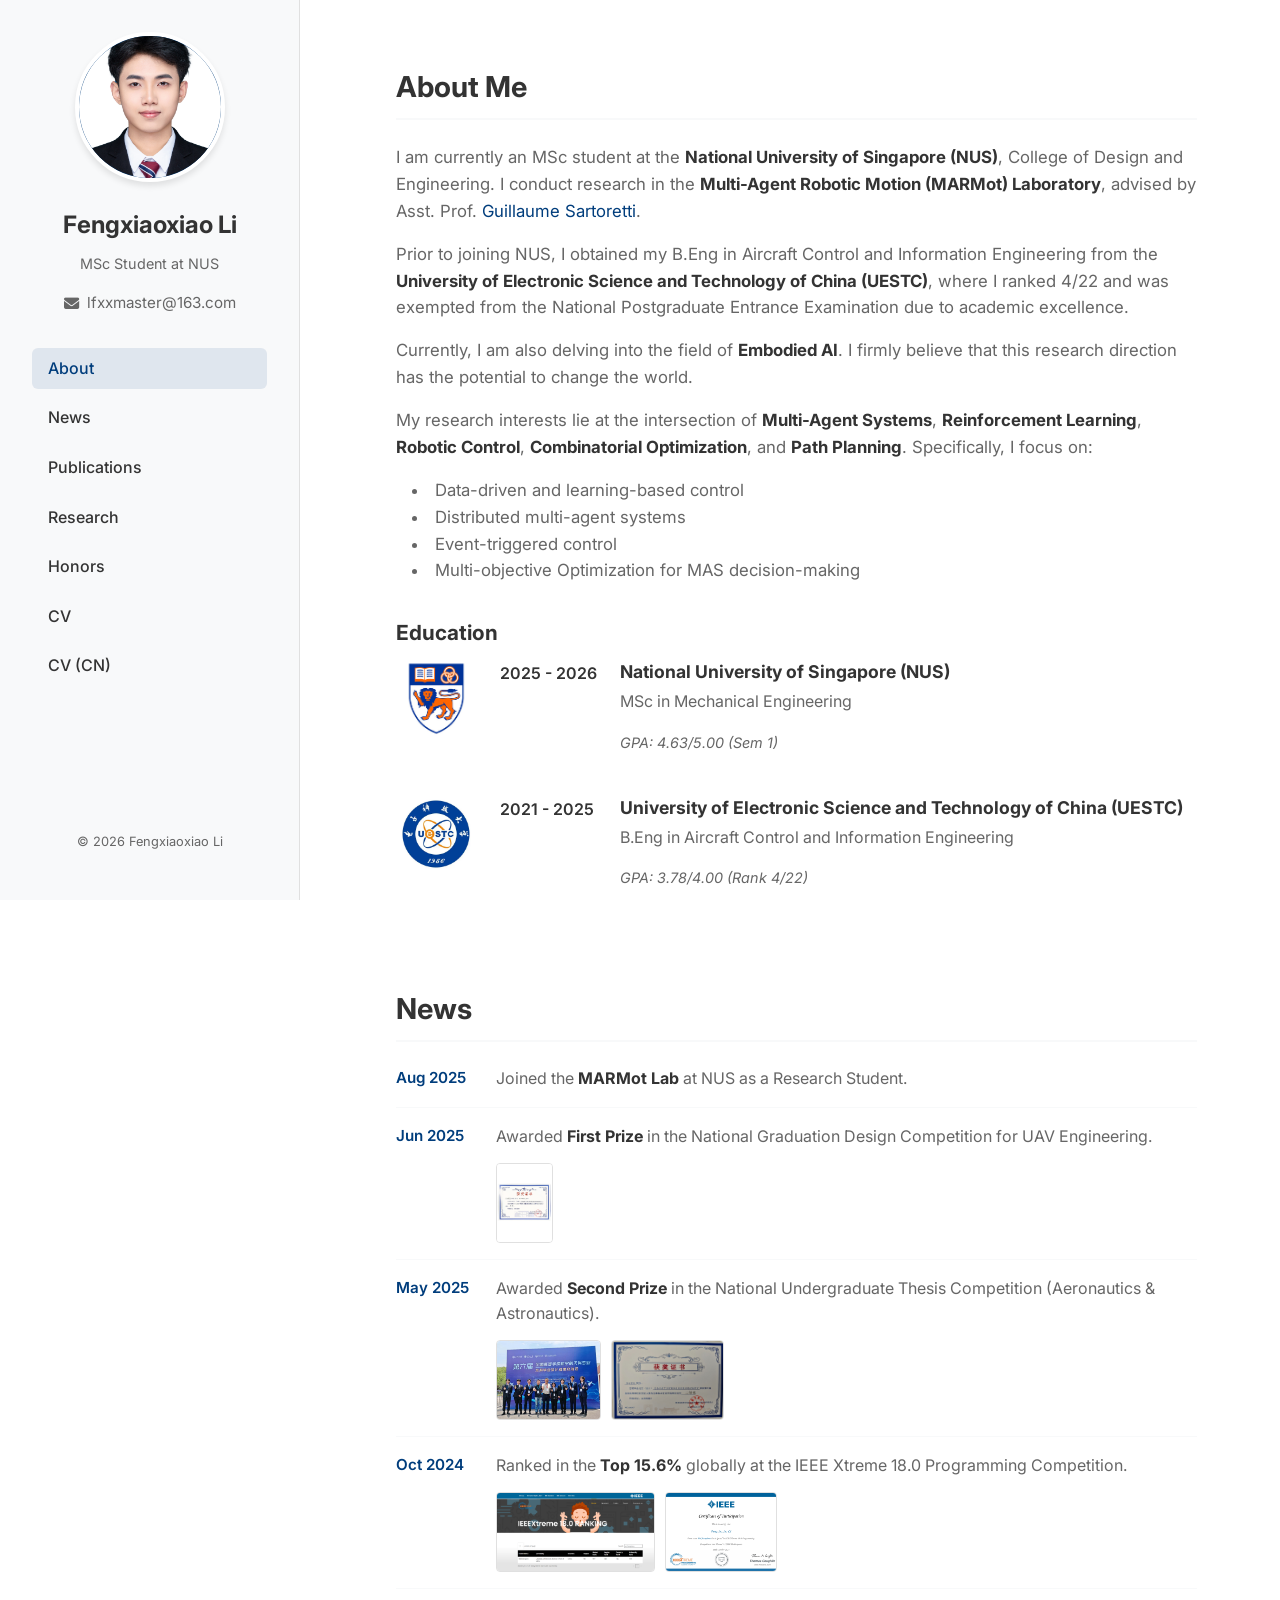
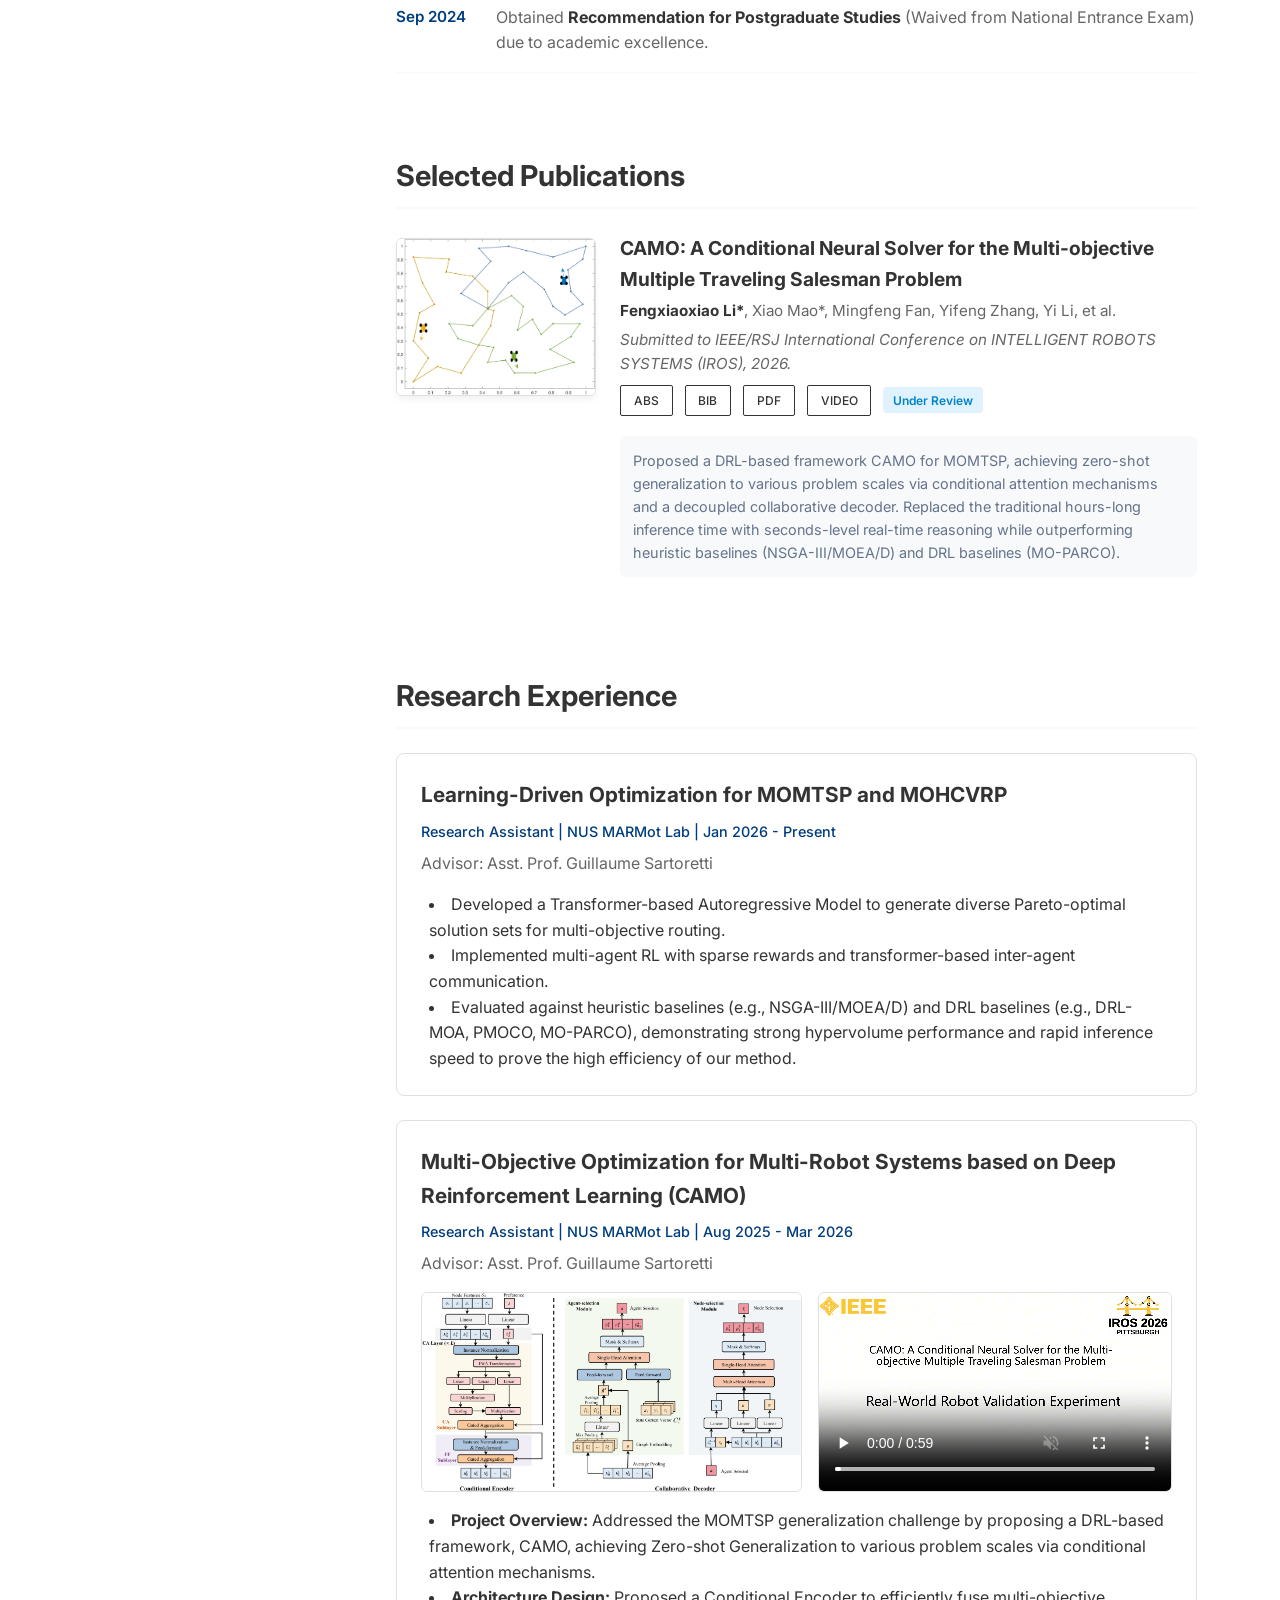
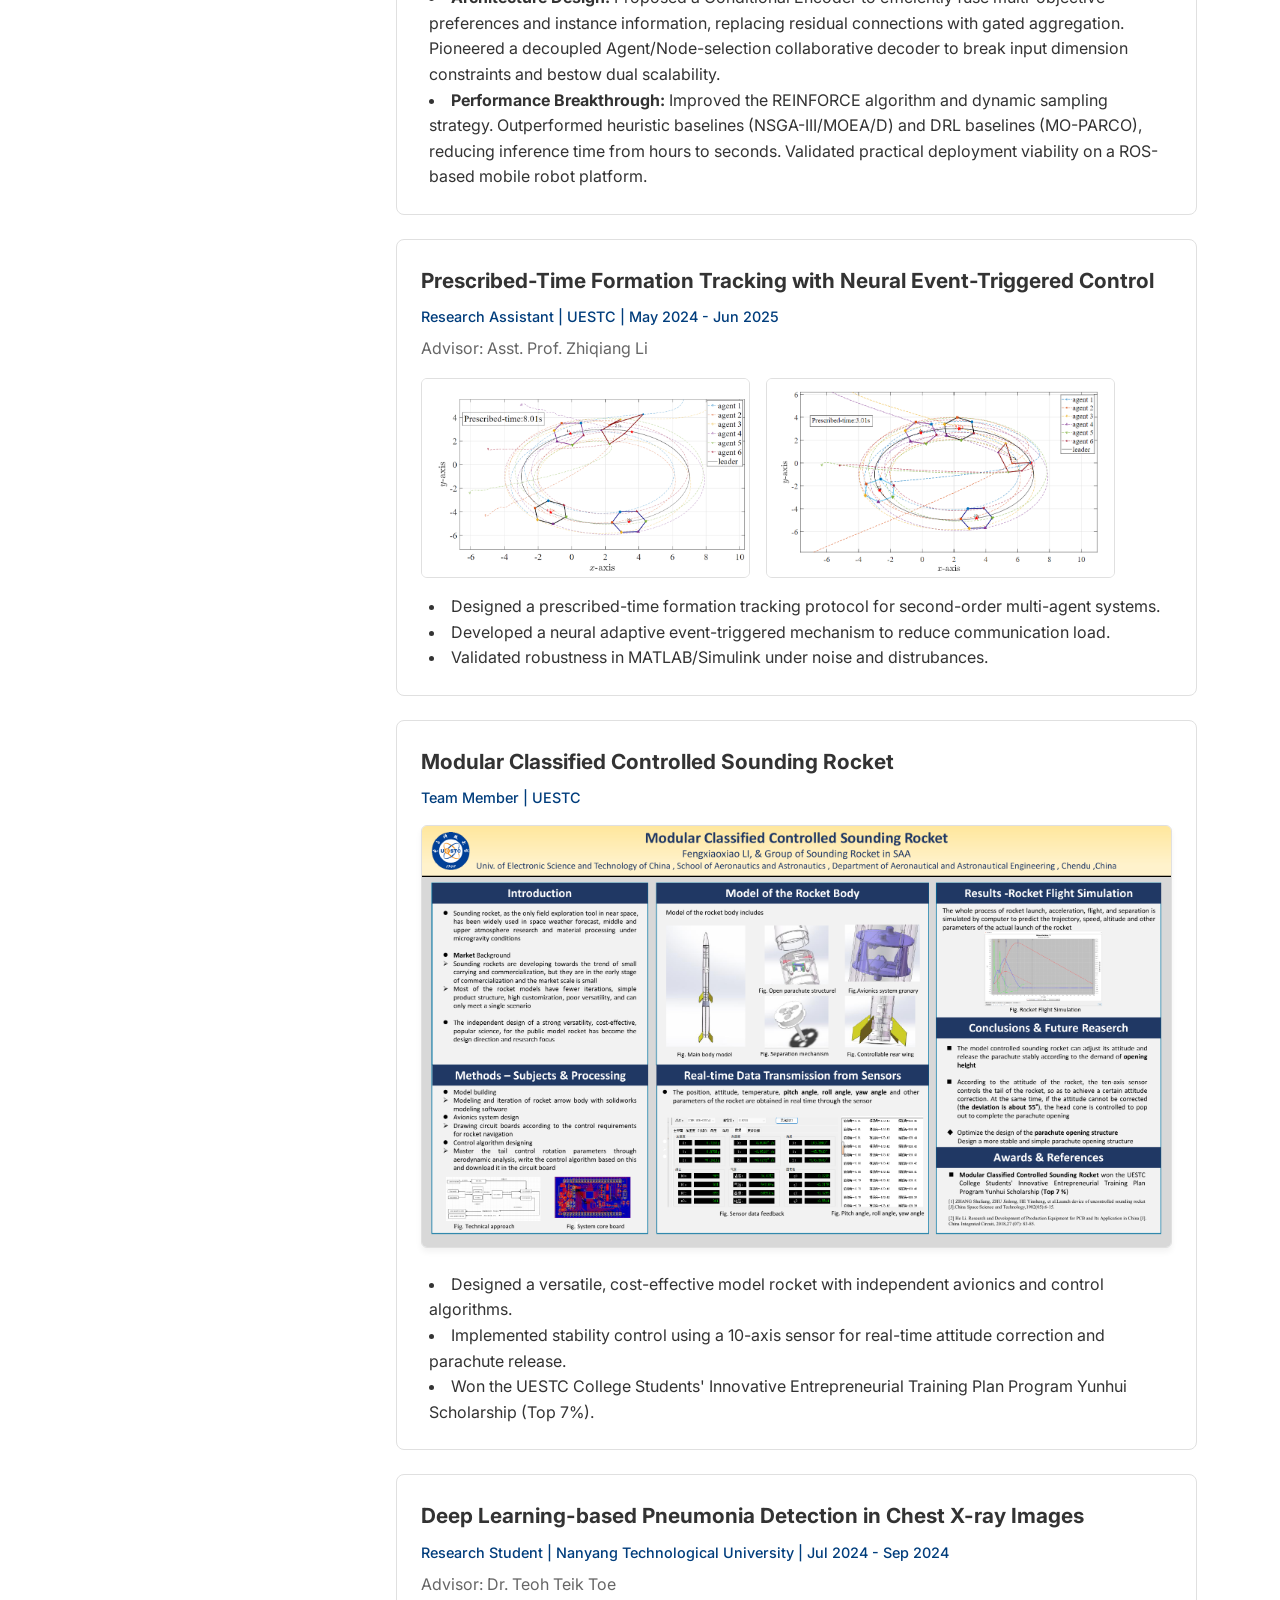
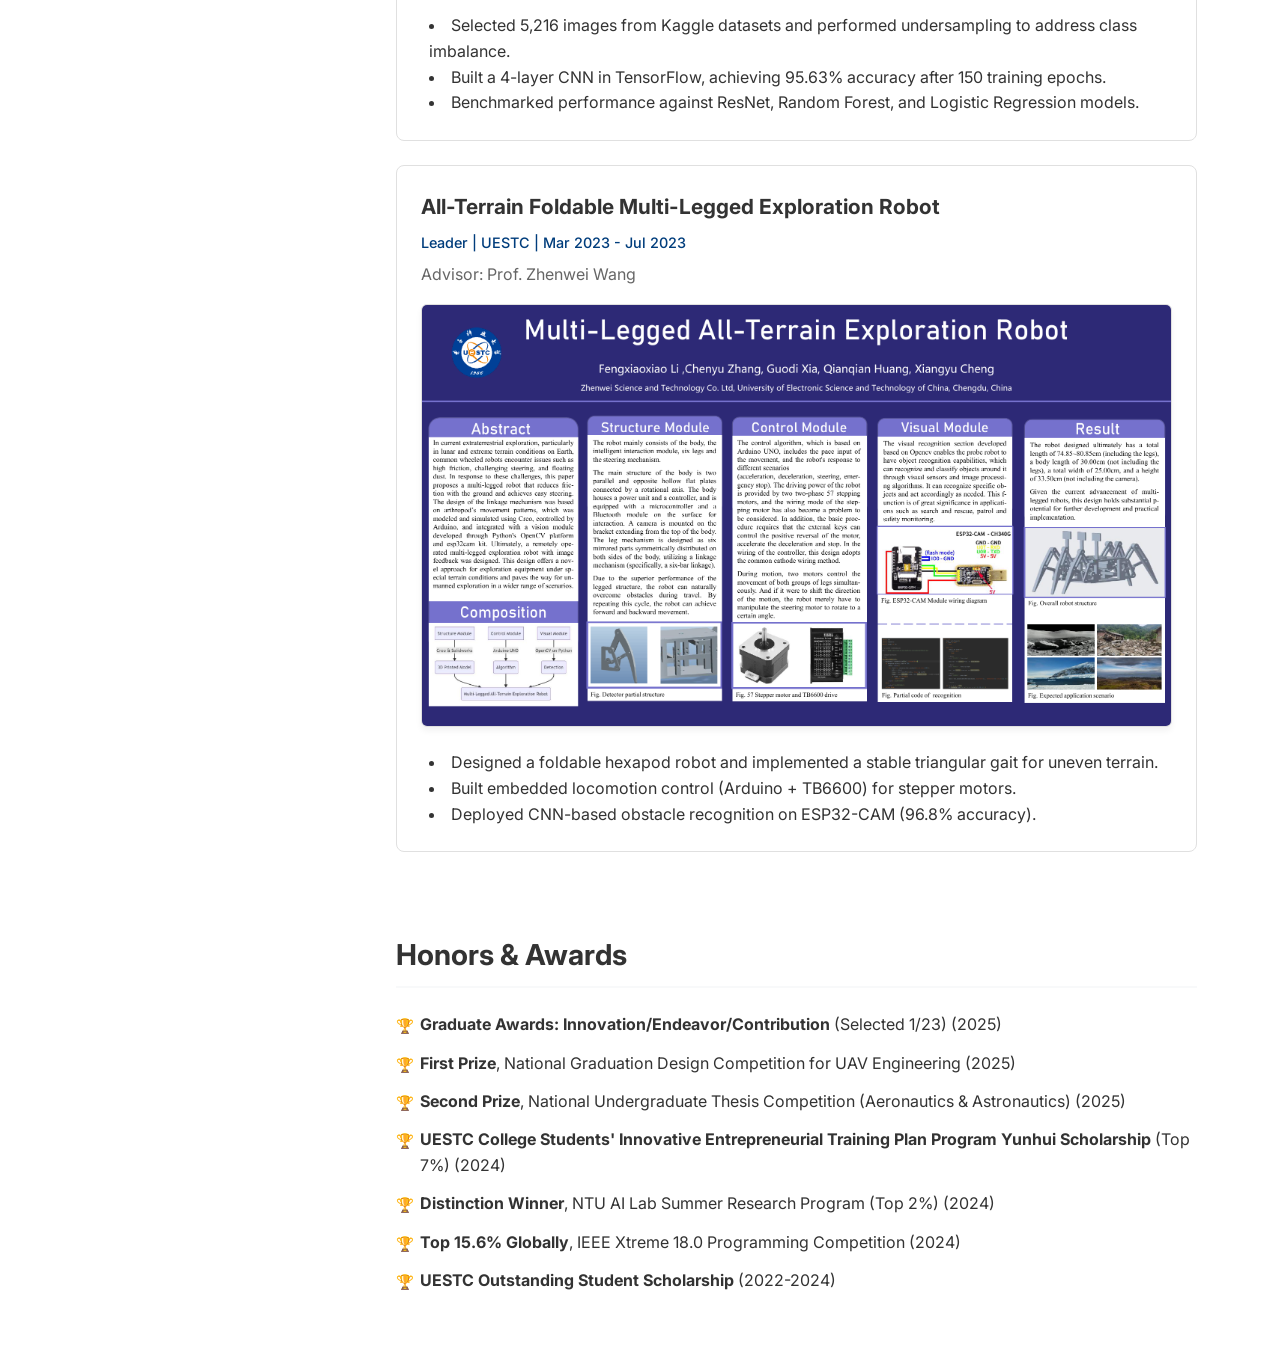
==== commit d0e1ceaa: "Add BIB button and camo.bib" ====
--- a/index.html
+++ b/index.html
@@ -194,6 +194,7 @@
                         <div class="pub-links">
                             <!-- Placeholders for links -->
                             <a href="https://arxiv.org/abs/2603.19074" class="pub-btn" target="_blank">ABS</a>
+                            <a href="assets/camo.bib" class="pub-btn" target="_blank">BIB</a>
                             <a href="https://arxiv.org/pdf/2603.19074" class="pub-btn" target="_blank">PDF</a>
                             <a href="assets/Robot_Validation_IROS_Video.mp4" class="pub-btn" target="_blank">VIDEO</a>
                             <span class="tag pending">Under Review</span>
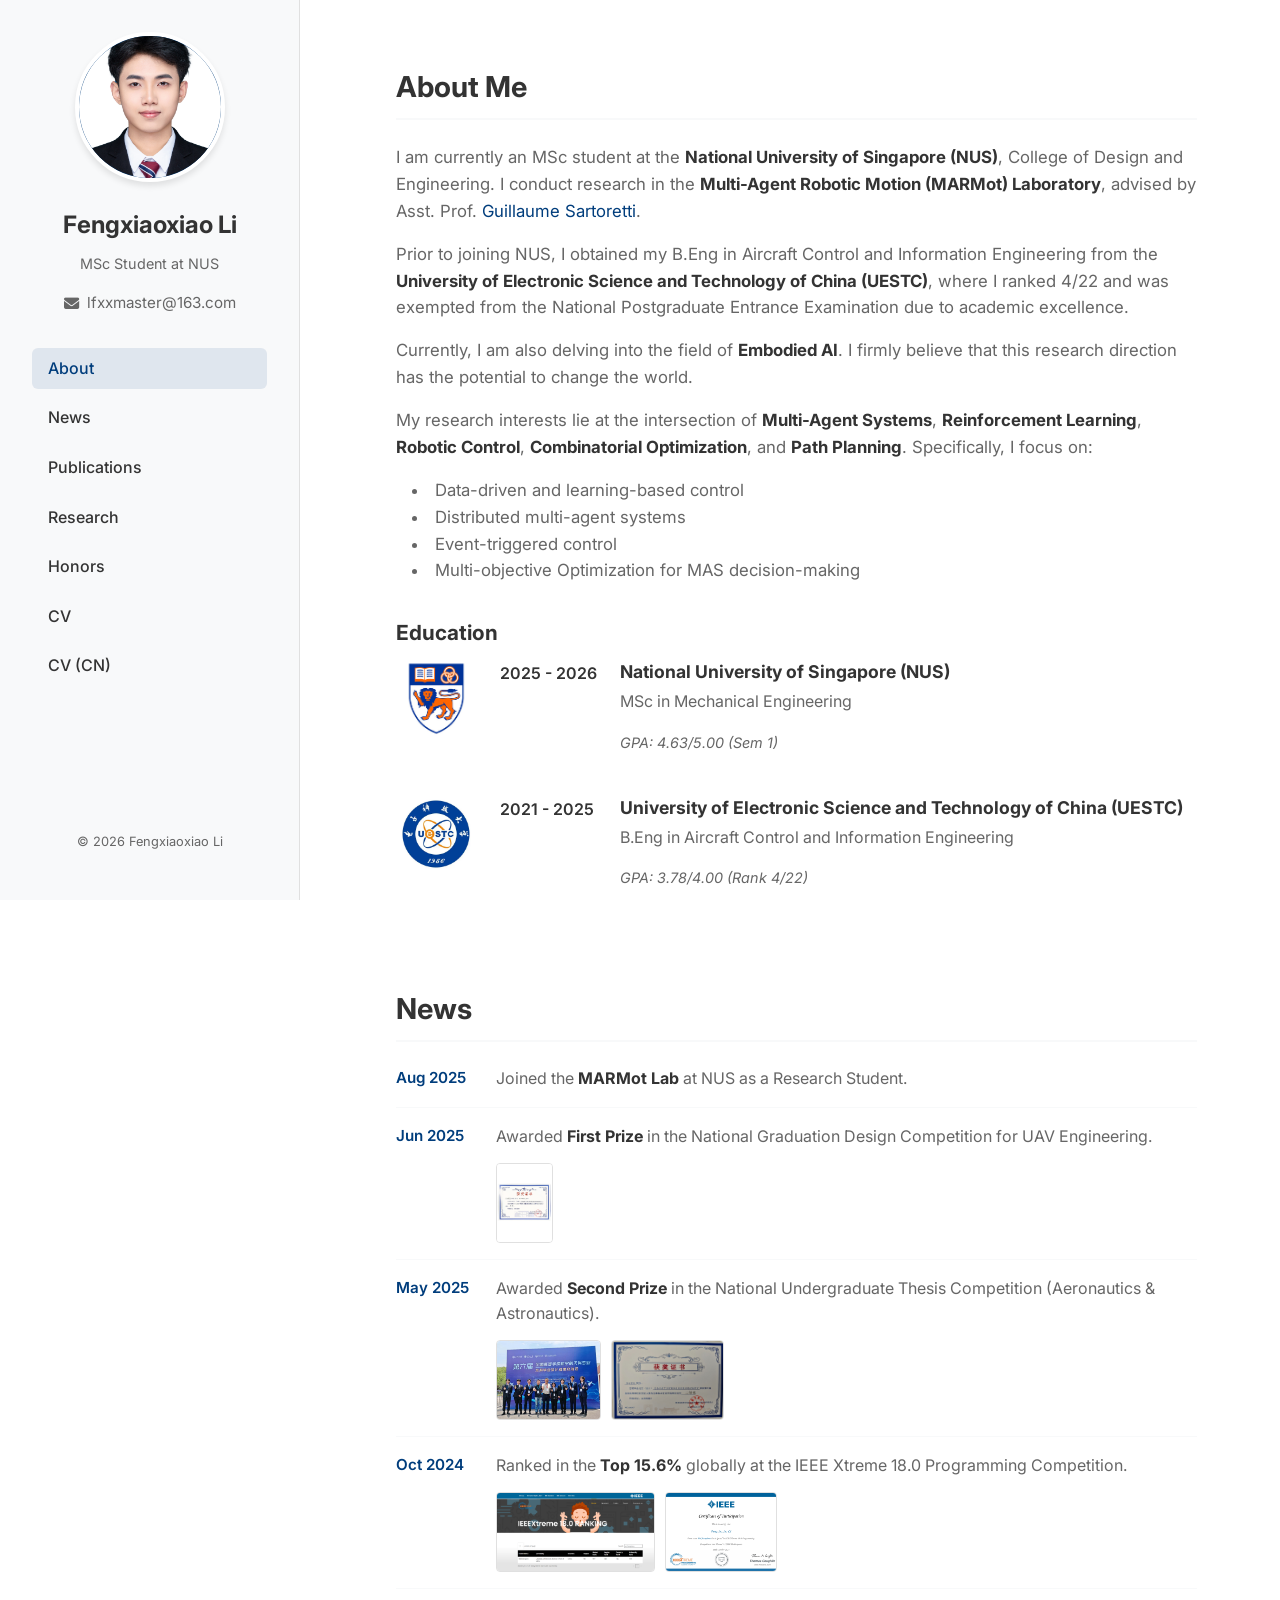
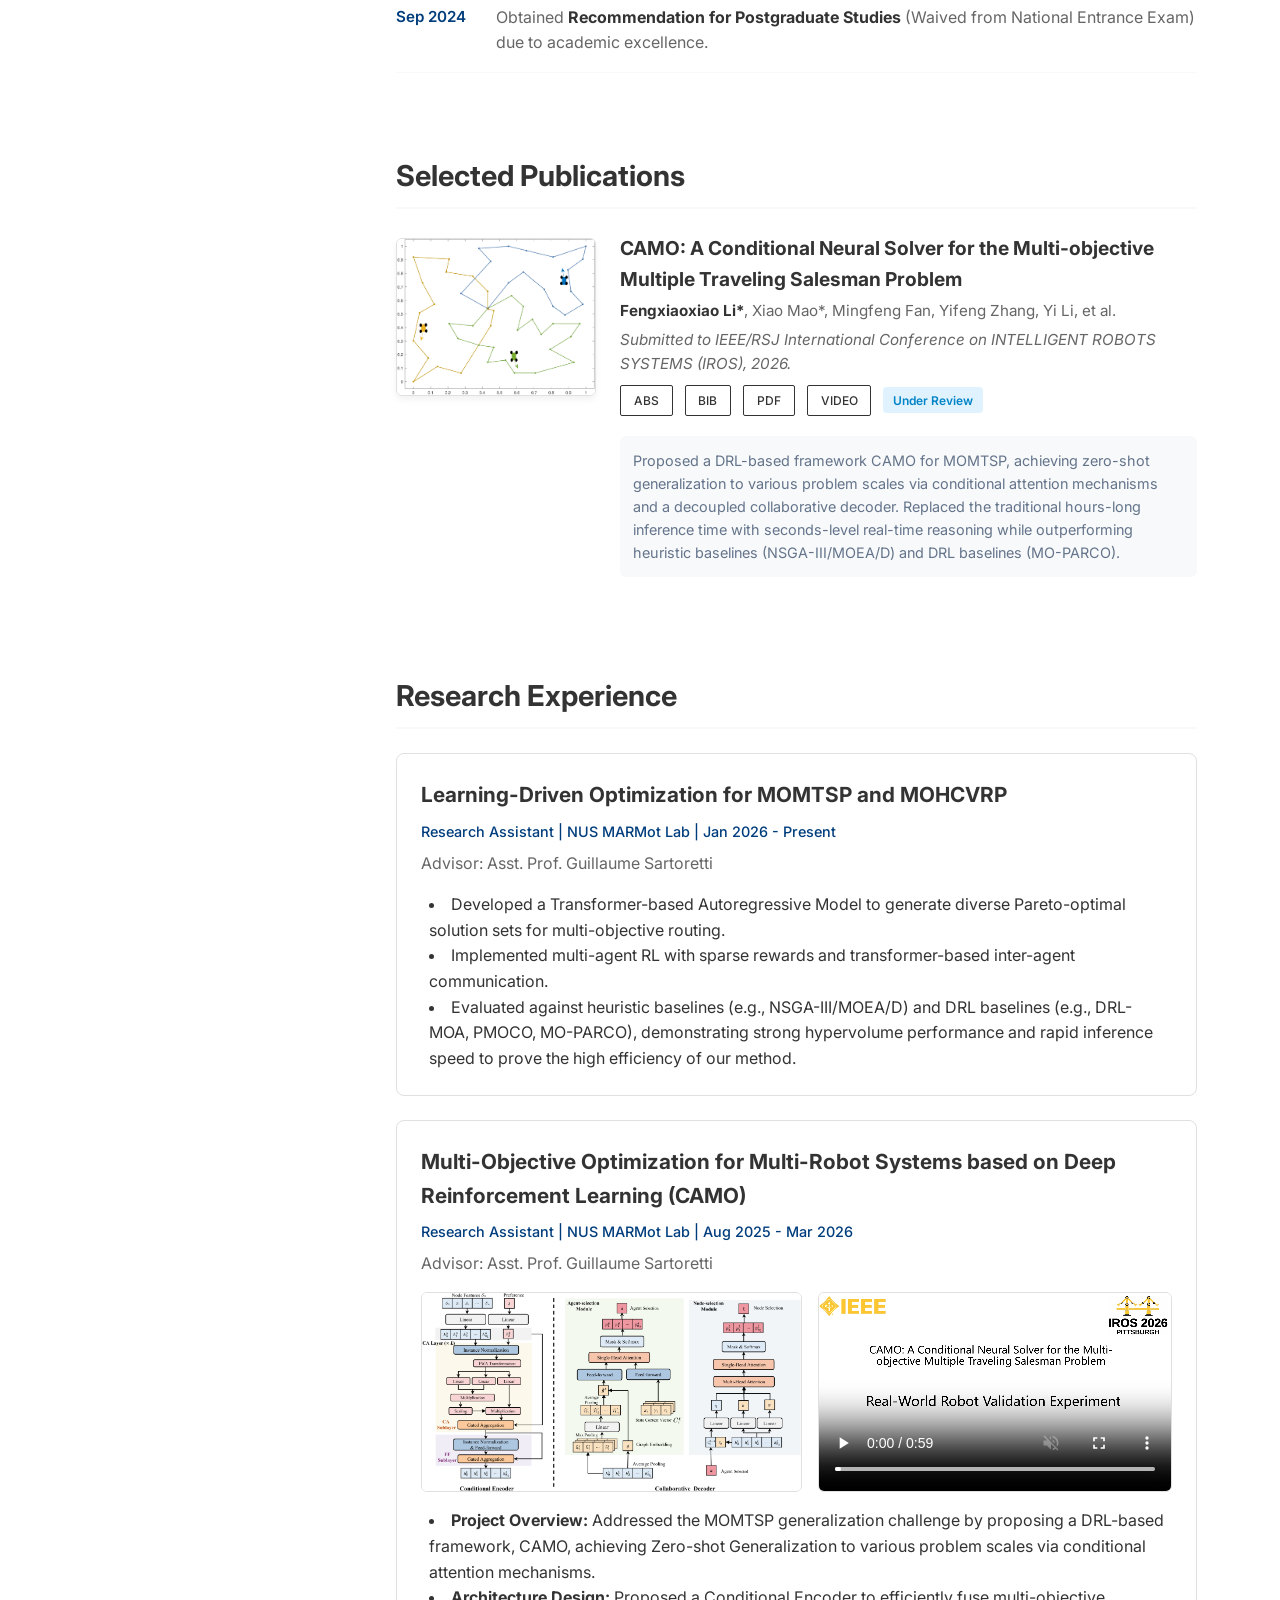
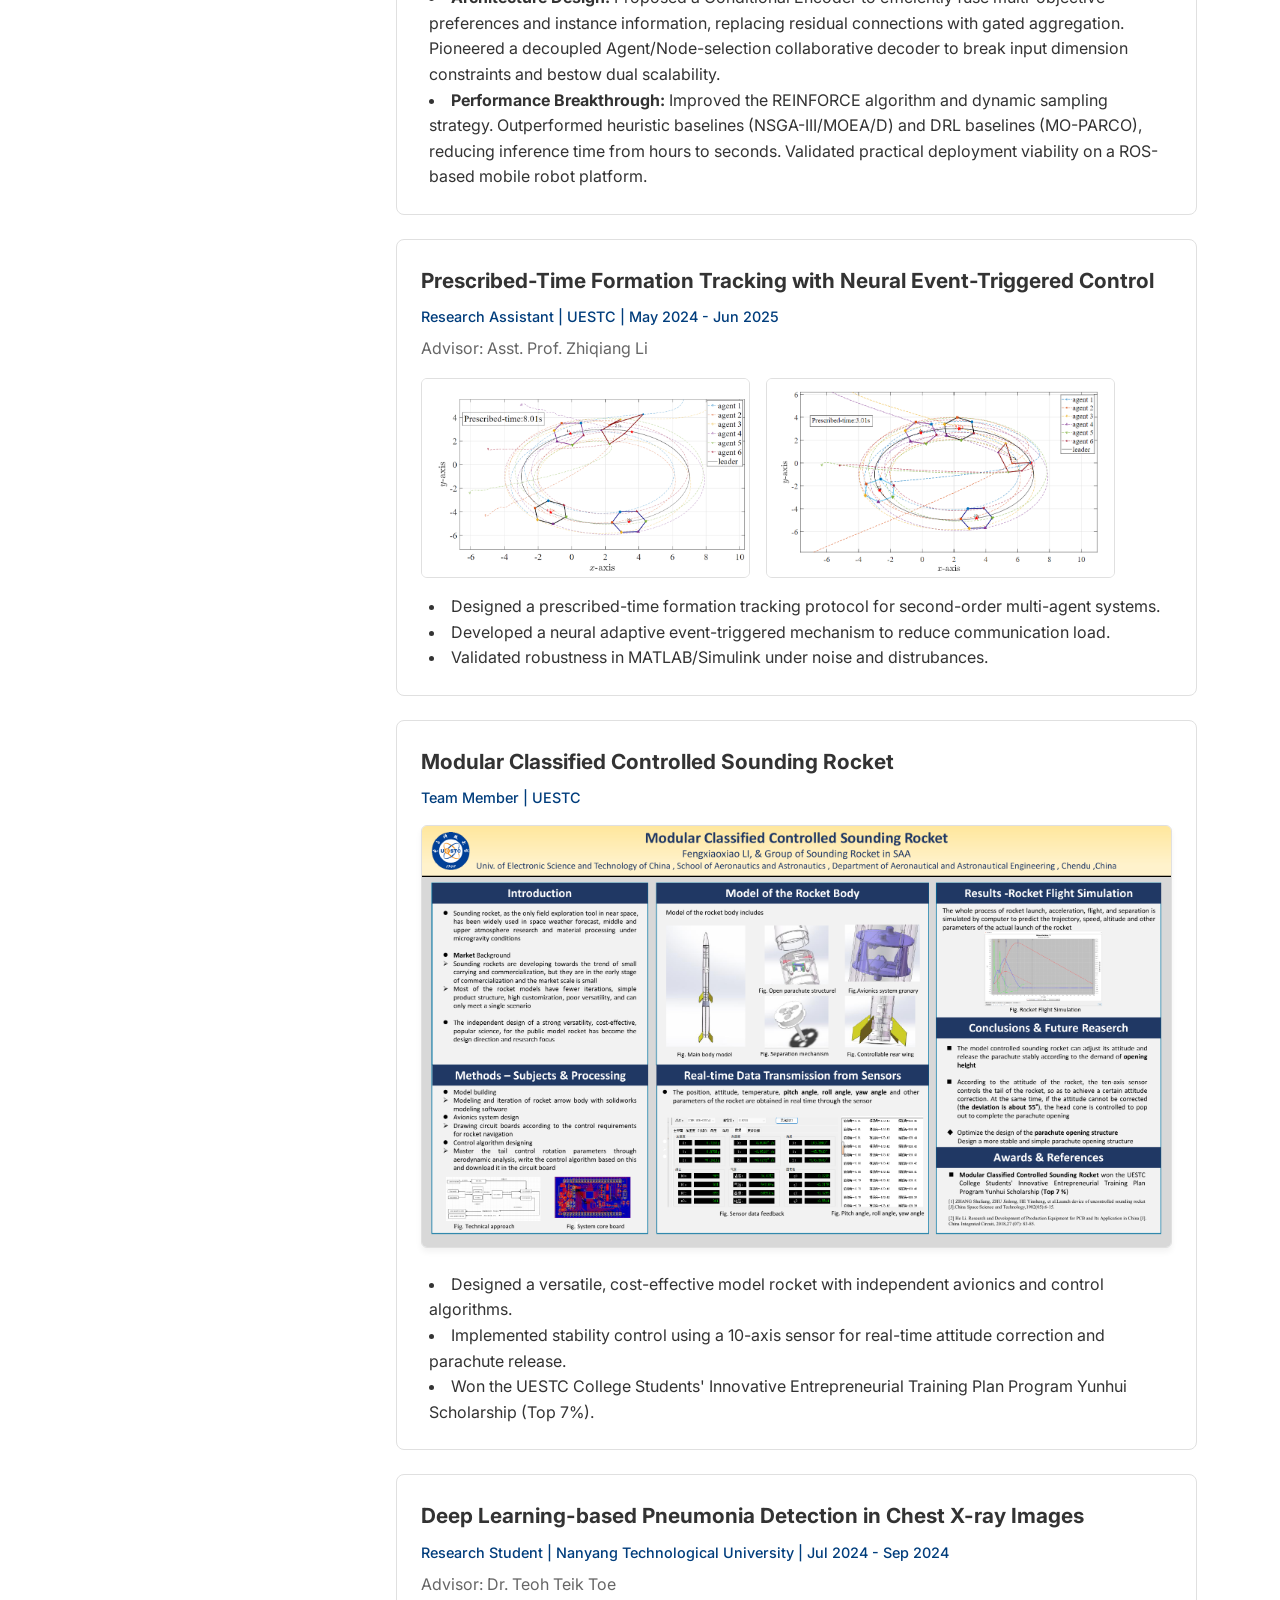
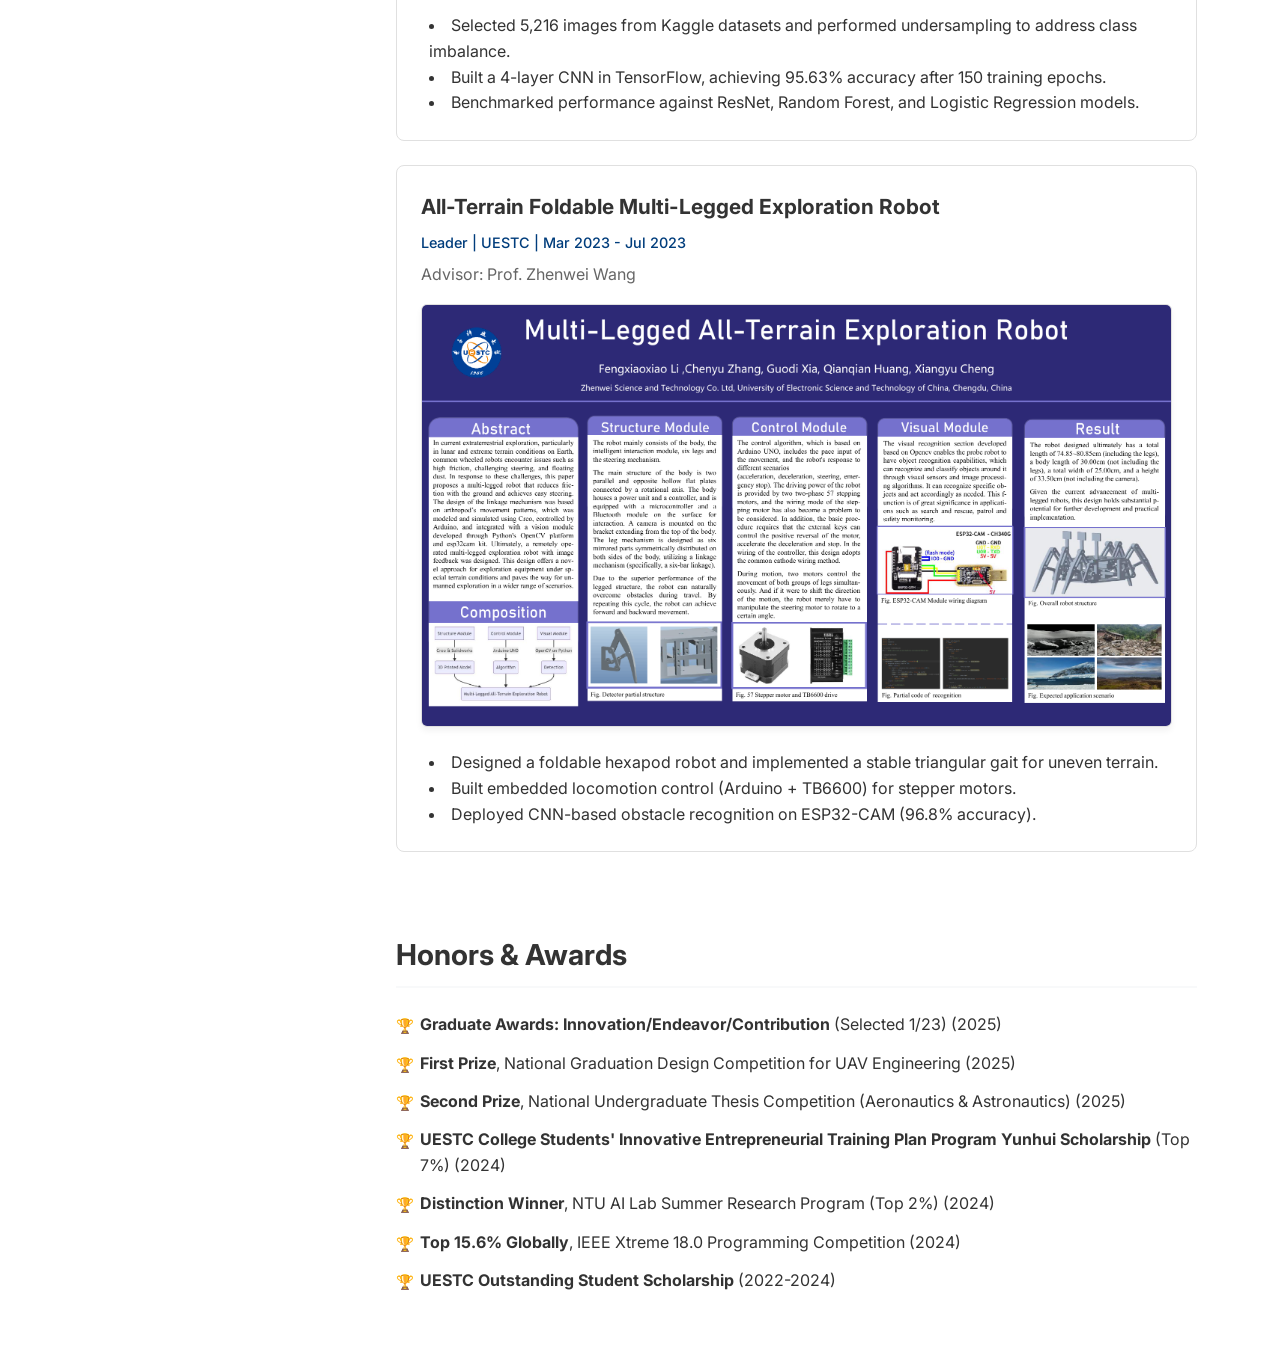
==== commit 9b070efc: "Enhance BIB button with interactive styled BibTeX block" ====
--- a/index.html
+++ b/index.html
@@ -194,10 +194,20 @@
                         <div class="pub-links">
                             <!-- Placeholders for links -->
                             <a href="https://arxiv.org/abs/2603.19074" class="pub-btn" target="_blank">ABS</a>
-                            <a href="assets/camo.bib" class="pub-btn" target="_blank">BIB</a>
+                            <a href="javascript:void(0)" class="pub-btn" onclick="toggleBib('bib-camo')">BIB</a>
                             <a href="https://arxiv.org/pdf/2603.19074" class="pub-btn" target="_blank">PDF</a>
                             <a href="assets/Robot_Validation_IROS_Video.mp4" class="pub-btn" target="_blank">VIDEO</a>
                             <span class="tag pending">Under Review</span>
+                        </div>
+                        <div id="bib-camo" class="bibtex-block" style="display: none;">
+<pre><code><span class="bib-type">@misc</span>{<span class="bib-id">li2026camo</span>,
+      <span class="bib-key">title</span> = <span class="bib-val">{CAMO: A Conditional Neural Solver for the Multi-objective Multiple Traveling Salesman Problem}</span>,
+      <span class="bib-key">author</span> = <span class="bib-val">{Fengxiaoxiao Li and Xiao Mao and Mingfeng Fan and Yifeng Zhang and Yi Li}</span>,
+      <span class="bib-key">year</span> = <span class="bib-val">{2026}</span>,
+      <span class="bib-key">eprint</span> = <span class="bib-val">{2603.19074}</span>,
+      <span class="bib-key">archivePrefix</span> = <span class="bib-val">{arXiv}</span>,
+      <span class="bib-key">primaryClass</span> = <span class="bib-val">{cs.RO}</span>
+}</code></pre>
                         </div>
                         <p class="pub-abstract">
                             Proposed a DRL-based framework CAMO for MOMTSP, achieving zero-shot generalization to various problem scales via conditional attention mechanisms and a decoupled collaborative decoder. Replaced the traditional hours-long inference time with seconds-level real-time reasoning while outperforming heuristic baselines (NSGA-III/MOEA/D) and DRL baselines (MO-PARCO).
--- a/css/style.css
+++ b/css/style.css
@@ -359,6 +359,39 @@
     text-decoration: none;
 }
 
+.bibtex-block {
+    margin-top: 1rem;
+    background-color: #fdf6f9;
+    padding: 1rem;
+    border-radius: 6px;
+    overflow-x: auto;
+    font-family: Consolas, Monaco, 'Andale Mono', 'Ubuntu Mono', monospace;
+    font-size: 0.85rem;
+    line-height: 1.5;
+}
+
+.bibtex-block pre {
+    margin: 0;
+}
+
+.bibtex-block .bib-type {
+    color: #3b5998;
+    font-weight: bold;
+}
+
+.bibtex-block .bib-id {
+    color: #a00;
+    font-weight: bold;
+}
+
+.bibtex-block .bib-key {
+    color: #008080;
+}
+
+.bibtex-block .bib-val {
+    color: #d14;
+}
+
 .pub-abstract {
     margin-top: 0.8rem;
     font-size: 0.9rem;
